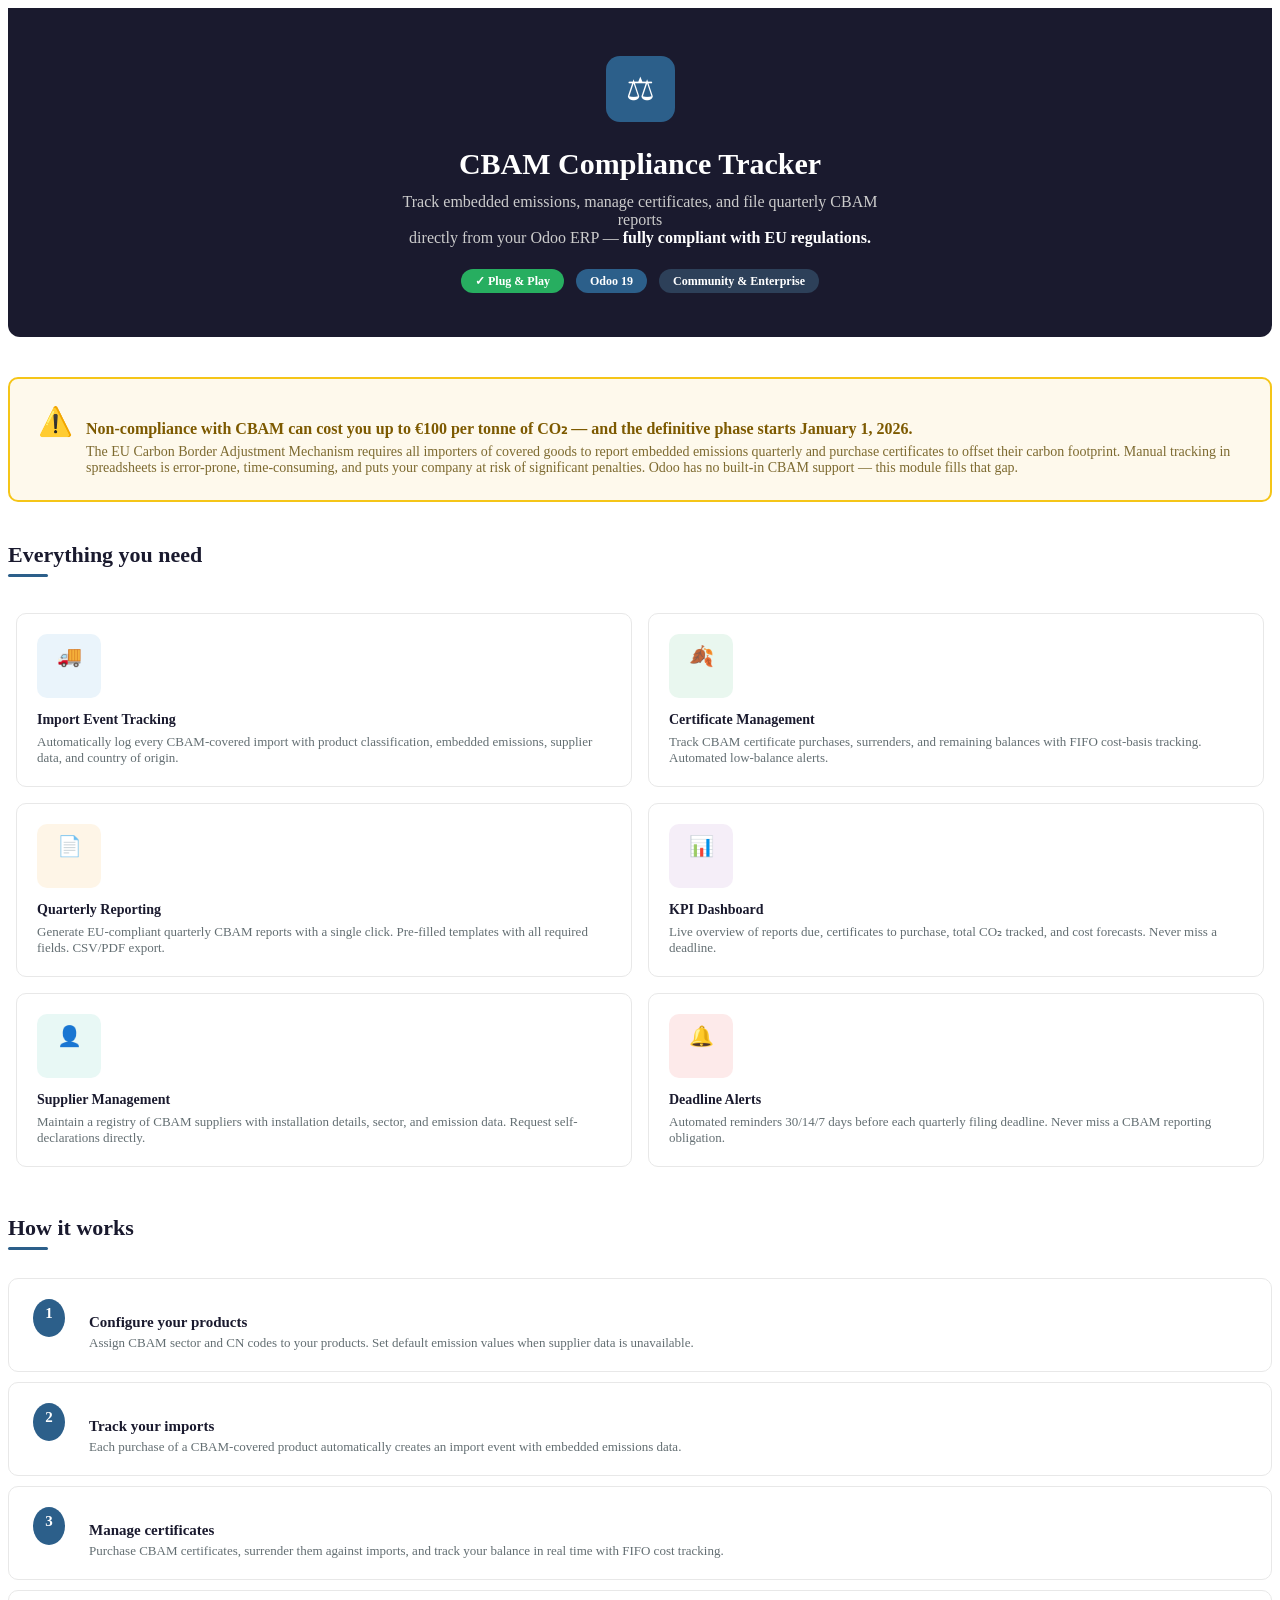
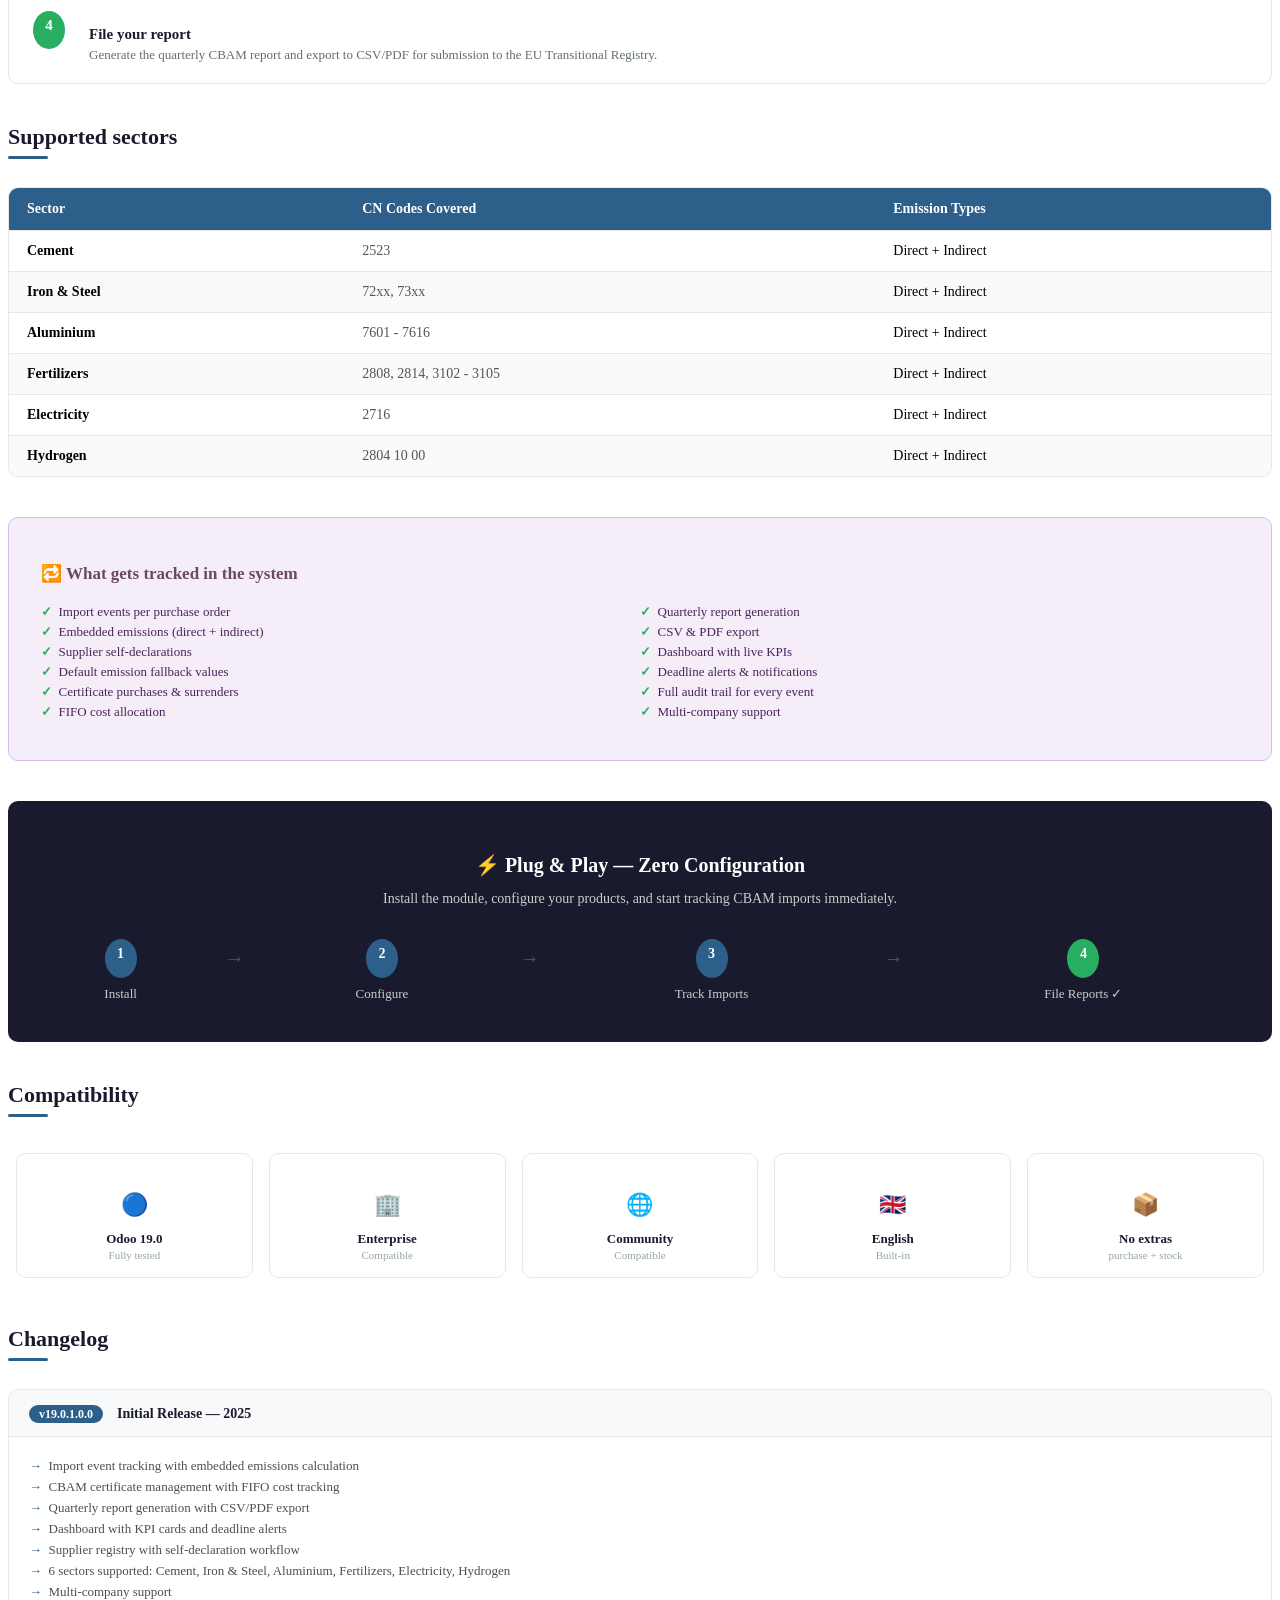
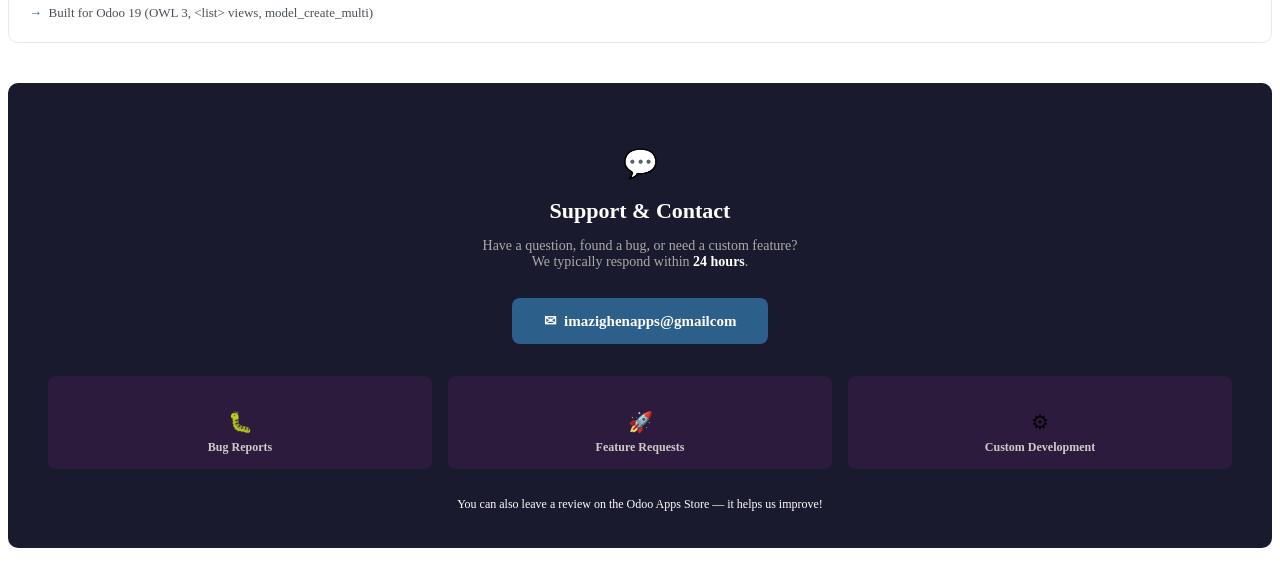
==== vdm_cbam_compliance/static/description/index.html @ f48cae96 "Add files via upload" ====
<!DOCTYPE html>
<html>
<head>
    <meta charset="UTF-8">
</head>
<section style="background-color:#1a1a2e; padding:48px 32px; text-align:center; border-radius:0 0 12px 12px; margin-bottom:40px;">
    <div style="margin-bottom:16px;">
        <span style="background-color:#2C5F8A; color:#fff; font-size:32px; padding:14px 20px; border-radius:14px; display:inline-block;">&#9878;</span>
    </div>
    <h1 style="color:#ffffff; font-size:30px; font-weight:700; margin-bottom:12px;">CBAM Compliance Tracker</h1>
    <p style="color:#cccccc; font-size:16px; max-width:520px; margin:0 auto 24px;">
        Track embedded emissions, manage certificates, and file quarterly CBAM reports<br/>
        directly from your Odoo ERP &mdash; <strong style="color:#ffffff;">fully compliant with EU regulations.</strong>
    </p>
    <div>
        <span style="background-color:#27ae60; color:#fff; padding:5px 14px; border-radius:99px; font-size:12px; font-weight:600; margin:4px;">&#10003; Plug &amp; Play</span>
        <span style="background-color:#2C5F8A; color:#fff; padding:5px 14px; border-radius:99px; font-size:12px; font-weight:600; margin:4px;">Odoo 19</span>
        <span style="background-color:#2d4059; color:#fff; padding:5px 14px; border-radius:99px; font-size:12px; font-weight:600; margin:4px;">Community &amp; Enterprise</span>
    </div>
</section>

<!-- PROBLEM -->
<section style="margin-bottom:40px;">
    <div style="background-color:#fef9ec; border:2px solid #f5c518; border-radius:10px; padding:24px 28px;">
        <table width="100%" cellpadding="0" cellspacing="0">
            <tr>
                <td width="48" style="vertical-align:top; padding-top:2px; font-size:28px;">&#9888;&#65039;</td>
                <td>
                    <p style="font-size:16px; font-weight:700; color:#7d5a00; margin-bottom:6px;">Non-compliance with CBAM can cost you up to &#8364;100 per tonne of CO&#8322; &mdash; and the definitive phase starts January 1, 2026.</p>
                    <p style="font-size:14px; color:#7d6a30; margin:0;">
                        The EU Carbon Border Adjustment Mechanism requires all importers of covered goods to report
                        embedded emissions quarterly and purchase certificates to offset their carbon footprint.
                        Manual tracking in spreadsheets is error-prone, time-consuming, and puts your company at
                        risk of significant penalties. Odoo has no built-in CBAM support &mdash; this module fills that gap.
                    </p>
                </td>
            </tr>
        </table>
    </div>
</section>

<!-- FEATURES -->
<section style="margin-bottom:40px;">
    <h2 style="font-size:22px; font-weight:700; color:#1a1a2e; margin-bottom:6px;">Everything you need</h2>
    <div style="width:40px; height:3px; background-color:#2C5F8A; border-radius:2px; margin-bottom:28px;"></div>

    <table width="100%" cellpadding="8" cellspacing="0">
        <tr>
            <td width="50%" style="vertical-align:top; padding:8px;">
                <div style="border:1px solid #e8e8e8; border-radius:10px; padding:20px;">
                    <div style="background-color:#eaf4fb; border-radius:10px; width:44px; height:44px; text-align:center; font-size:20px; padding:10px; margin-bottom:12px;">&#128666;</div>
                    <p style="font-size:14px; font-weight:700; color:#1a1a2e; margin-bottom:6px;">Import Event Tracking</p>
                    <p style="font-size:13px; color:#636e72; margin:0;">Automatically log every CBAM-covered import with product classification, embedded emissions, supplier data, and country of origin.</p>
                </div>
            </td>
            <td width="50%" style="vertical-align:top; padding:8px;">
                <div style="border:1px solid #e8e8e8; border-radius:10px; padding:20px;">
                    <div style="background-color:#e9f7ef; border-radius:10px; width:44px; height:44px; text-align:center; font-size:20px; padding:10px; margin-bottom:12px;">&#127810;</div>
                    <p style="font-size:14px; font-weight:700; color:#1a1a2e; margin-bottom:6px;">Certificate Management</p>
                    <p style="font-size:13px; color:#636e72; margin:0;">Track CBAM certificate purchases, surrenders, and remaining balances with FIFO cost-basis tracking. Automated low-balance alerts.</p>
                </div>
            </td>
        </tr>
        <tr>
            <td width="50%" style="vertical-align:top; padding:8px;">
                <div style="border:1px solid #e8e8e8; border-radius:10px; padding:20px;">
                    <div style="background-color:#fef5e7; border-radius:10px; width:44px; height:44px; text-align:center; font-size:20px; padding:10px; margin-bottom:12px;">&#128196;</div>
                    <p style="font-size:14px; font-weight:700; color:#1a1a2e; margin-bottom:6px;">Quarterly Reporting</p>
                    <p style="font-size:13px; color:#636e72; margin:0;">Generate EU-compliant quarterly CBAM reports with a single click. Pre-filled templates with all required fields. CSV/PDF export.</p>
                </div>
            </td>
            <td width="50%" style="vertical-align:top; padding:8px;">
                <div style="border:1px solid #e8e8e8; border-radius:10px; padding:20px;">
                    <div style="background-color:#f5eef8; border-radius:10px; width:44px; height:44px; text-align:center; font-size:20px; padding:10px; margin-bottom:12px;">&#128202;</div>
                    <p style="font-size:14px; font-weight:700; color:#1a1a2e; margin-bottom:6px;">KPI Dashboard</p>
                    <p style="font-size:13px; color:#636e72; margin:0;">Live overview of reports due, certificates to purchase, total CO&#8322; tracked, and cost forecasts. Never miss a deadline.</p>
                </div>
            </td>
        </tr>
        <tr>
            <td width="50%" style="vertical-align:top; padding:8px;">
                <div style="border:1px solid #e8e8e8; border-radius:10px; padding:20px;">
                    <div style="background-color:#e8f8f5; border-radius:10px; width:44px; height:44px; text-align:center; font-size:20px; padding:10px; margin-bottom:12px;">&#128100;</div>
                    <p style="font-size:14px; font-weight:700; color:#1a1a2e; margin-bottom:6px;">Supplier Management</p>
                    <p style="font-size:13px; color:#636e72; margin:0;">Maintain a registry of CBAM suppliers with installation details, sector, and emission data. Request self-declarations directly.</p>
                </div>
            </td>
            <td width="50%" style="vertical-align:top; padding:8px;">
                <div style="border:1px solid #e8e8e8; border-radius:10px; padding:20px;">
                    <div style="background-color:#fdeaea; border-radius:10px; width:44px; height:44px; text-align:center; font-size:20px; padding:10px; margin-bottom:12px;">&#128276;</div>
                    <p style="font-size:14px; font-weight:700; color:#1a1a2e; margin-bottom:6px;">Deadline Alerts</p>
                    <p style="font-size:13px; color:#636e72; margin:0;">Automated reminders 30/14/7 days before each quarterly filing deadline. Never miss a CBAM reporting obligation.</p>
                </div>
            </td>
        </tr>
    </table>
</section>

<!-- HOW IT WORKS -->
<section style="margin-bottom:40px;">
    <h2 style="font-size:22px; font-weight:700; color:#1a1a2e; margin-bottom:6px;">How it works</h2>
    <div style="width:40px; height:3px; background-color:#2C5F8A; border-radius:2px; margin-bottom:28px;"></div>

    <div style="border:1px solid #e8e8e8; border-radius:10px; padding:20px 24px; margin-bottom:10px;">
        <table width="100%" cellpadding="0" cellspacing="0">
            <tr>
                <td width="40" style="vertical-align:top;">
                    <div style="background-color:#2C5F8A; color:#fff; width:32px; height:32px; border-radius:50%; text-align:center; font-weight:700; font-size:15px; padding-top:6px;">1</div>
                </td>
                <td style="padding-left:16px; vertical-align:top;">
                    <p style="font-size:15px; font-weight:700; color:#1a1a2e; margin-bottom:4px;">Configure your products</p>
                    <p style="font-size:13px; color:#636e72; margin:0;">Assign CBAM sector and CN codes to your products. Set default emission values when supplier data is unavailable.</p>
                </td>
            </tr>
        </table>
    </div>

    <div style="border:1px solid #e8e8e8; border-radius:10px; padding:20px 24px; margin-bottom:10px;">
        <table width="100%" cellpadding="0" cellspacing="0">
            <tr>
                <td width="40" style="vertical-align:top;">
                    <div style="background-color:#2C5F8A; color:#fff; width:32px; height:32px; border-radius:50%; text-align:center; font-weight:700; font-size:15px; padding-top:6px;">2</div>
                </td>
                <td style="padding-left:16px; vertical-align:top;">
                    <p style="font-size:15px; font-weight:700; color:#1a1a2e; margin-bottom:4px;">Track your imports</p>
                    <p style="font-size:13px; color:#636e72; margin:0;">Each purchase of a CBAM-covered product automatically creates an import event with embedded emissions data.</p>
                </td>
            </tr>
        </table>
    </div>

    <div style="border:1px solid #e8e8e8; border-radius:10px; padding:20px 24px; margin-bottom:10px;">
        <table width="100%" cellpadding="0" cellspacing="0">
            <tr>
                <td width="40" style="vertical-align:top;">
                    <div style="background-color:#2C5F8A; color:#fff; width:32px; height:32px; border-radius:50%; text-align:center; font-weight:700; font-size:15px; padding-top:6px;">3</div>
                </td>
                <td style="padding-left:16px; vertical-align:top;">
                    <p style="font-size:15px; font-weight:700; color:#1a1a2e; margin-bottom:4px;">Manage certificates</p>
                    <p style="font-size:13px; color:#636e72; margin:0;">Purchase CBAM certificates, surrender them against imports, and track your balance in real time with FIFO cost tracking.</p>
                </td>
            </tr>
        </table>
    </div>

    <div style="border:1px solid #e8e8e8; border-radius:10px; padding:20px 24px;">
        <table width="100%" cellpadding="0" cellspacing="0">
            <tr>
                <td width="40" style="vertical-align:top;">
                    <div style="background-color:#27ae60; color:#fff; width:32px; height:32px; border-radius:50%; text-align:center; font-weight:700; font-size:15px; padding-top:6px;">4</div>
                </td>
                <td style="padding-left:16px; vertical-align:top;">
                    <p style="font-size:15px; font-weight:700; color:#1a1a2e; margin-bottom:4px;">File your report</p>
                    <p style="font-size:13px; color:#636e72; margin:0;">Generate the quarterly CBAM report and export to CSV/PDF for submission to the EU Transitional Registry.</p>
                </td>
            </tr>
        </table>
    </div>
</section>

<!-- SECTORS TABLE -->
<section style="margin-bottom:40px;">
    <h2 style="font-size:22px; font-weight:700; color:#1a1a2e; margin-bottom:6px;">Supported sectors</h2>
    <div style="width:40px; height:3px; background-color:#2C5F8A; border-radius:2px; margin-bottom:28px;"></div>

    <table width="100%" cellpadding="0" cellspacing="0" style="border:1px solid #e8e8e8; border-radius:10px; overflow:hidden; font-size:14px;">
        <thead>
            <tr style="background-color:#2C5F8A; color:#ffffff;">
                <th style="padding:13px 18px; text-align:left; font-weight:600;">Sector</th>
                <th style="padding:13px 18px; text-align:left; font-weight:600;">CN Codes Covered</th>
                <th style="padding:13px 18px; text-align:left; font-weight:600;">Emission Types</th>
            </tr>
        </thead>
        <tbody>
            <tr style="background-color:#ffffff;">
                <td style="padding:12px 18px; border-top:1px solid #e8e8e8;"><strong>Cement</strong></td>
                <td style="padding:12px 18px; border-top:1px solid #e8e8e8; color:#555;">2523</td>
                <td style="padding:12px 18px; border-top:1px solid #e8e8e8;">Direct + Indirect</td>
            </tr>
            <tr style="background-color:#fafafa;">
                <td style="padding:12px 18px; border-top:1px solid #e8e8e8;"><strong>Iron &amp; Steel</strong></td>
                <td style="padding:12px 18px; border-top:1px solid #e8e8e8; color:#555;">72xx, 73xx</td>
                <td style="padding:12px 18px; border-top:1px solid #e8e8e8;">Direct + Indirect</td>
            </tr>
            <tr style="background-color:#ffffff;">
                <td style="padding:12px 18px; border-top:1px solid #e8e8e8;"><strong>Aluminium</strong></td>
                <td style="padding:12px 18px; border-top:1px solid #e8e8e8; color:#555;">7601 - 7616</td>
                <td style="padding:12px 18px; border-top:1px solid #e8e8e8;">Direct + Indirect</td>
            </tr>
            <tr style="background-color:#fafafa;">
                <td style="padding:12px 18px; border-top:1px solid #e8e8e8;"><strong>Fertilizers</strong></td>
                <td style="padding:12px 18px; border-top:1px solid #e8e8e8; color:#555;">2808, 2814, 3102 - 3105</td>
                <td style="padding:12px 18px; border-top:1px solid #e8e8e8;">Direct + Indirect</td>
            </tr>
            <tr style="background-color:#ffffff;">
                <td style="padding:12px 18px; border-top:1px solid #e8e8e8;"><strong>Electricity</strong></td>
                <td style="padding:12px 18px; border-top:1px solid #e8e8e8; color:#555;">2716</td>
                <td style="padding:12px 18px; border-top:1px solid #e8e8e8;">Direct + Indirect</td>
            </tr>
            <tr style="background-color:#fafafa;">
                <td style="padding:12px 18px; border-top:1px solid #e8e8e8;"><strong>Hydrogen</strong></td>
                <td style="padding:12px 18px; border-top:1px solid #e8e8e8; color:#555;">2804 10 00</td>
                <td style="padding:12px 18px; border-top:1px solid #e8e8e8;">Direct + Indirect</td>
            </tr>
        </tbody>
    </table>
</section>

<!-- WHAT TRACKED -->
<section style="margin-bottom:40px;">
    <div style="background-color:#f5eef8; border:1px solid #d7bce8; border-radius:10px; padding:28px 32px;">
        <h3 style="font-size:17px; font-weight:700; color:#6d4864; margin-bottom:16px;">&#128257; What gets tracked in the system</h3>
        <table width="100%" cellpadding="0" cellspacing="0">
            <tr>
                <td width="50%" style="vertical-align:top; padding-bottom:8px;">
                    <p style="font-size:13px; color:#4a235a; margin:4px 0;"><strong style="color:#27ae60;">&#10003;</strong> &nbsp;Import events per purchase order</p>
                    <p style="font-size:13px; color:#4a235a; margin:4px 0;"><strong style="color:#27ae60;">&#10003;</strong> &nbsp;Embedded emissions (direct + indirect)</p>
                    <p style="font-size:13px; color:#4a235a; margin:4px 0;"><strong style="color:#27ae60;">&#10003;</strong> &nbsp;Supplier self-declarations</p>
                    <p style="font-size:13px; color:#4a235a; margin:4px 0;"><strong style="color:#27ae60;">&#10003;</strong> &nbsp;Default emission fallback values</p>
                    <p style="font-size:13px; color:#4a235a; margin:4px 0;"><strong style="color:#27ae60;">&#10003;</strong> &nbsp;Certificate purchases &amp; surrenders</p>
                    <p style="font-size:13px; color:#4a235a; margin:4px 0;"><strong style="color:#27ae60;">&#10003;</strong> &nbsp;FIFO cost allocation</p>
                </td>
                <td width="50%" style="vertical-align:top; padding-bottom:8px;">
                    <p style="font-size:13px; color:#4a235a; margin:4px 0;"><strong style="color:#27ae60;">&#10003;</strong> &nbsp;Quarterly report generation</p>
                    <p style="font-size:13px; color:#4a235a; margin:4px 0;"><strong style="color:#27ae60;">&#10003;</strong> &nbsp;CSV &amp; PDF export</p>
                    <p style="font-size:13px; color:#4a235a; margin:4px 0;"><strong style="color:#27ae60;">&#10003;</strong> &nbsp;Dashboard with live KPIs</p>
                    <p style="font-size:13px; color:#4a235a; margin:4px 0;"><strong style="color:#27ae60;">&#10003;</strong> &nbsp;Deadline alerts &amp; notifications</p>
                    <p style="font-size:13px; color:#4a235a; margin:4px 0;"><strong style="color:#27ae60;">&#10003;</strong> &nbsp;Full audit trail for every event</p>
                    <p style="font-size:13px; color:#4a235a; margin:4px 0;"><strong style="color:#27ae60;">&#10003;</strong> &nbsp;Multi-company support</p>
                </td>
            </tr>
        </table>
    </div>
</section>

<!-- PLUG & PLAY -->
<section style="margin-bottom:40px;">
    <div style="background-color:#1a1a2e; border-radius:10px; padding:32px; text-align:center;">
        <h3 style="color:#ffffff; font-size:20px; font-weight:700; margin-bottom:8px;">&#9889; Plug &amp; Play &mdash; Zero Configuration</h3>
        <p style="color:#cccccc; font-size:14px; margin-bottom:24px;">Install the module, configure your products, and start tracking CBAM imports immediately.</p>
        <table width="100%" cellpadding="0" cellspacing="0">
            <tr>
                <td style="text-align:center; padding:8px;">
                    <div style="background-color:#2C5F8A; color:#fff; width:32px; height:32px; border-radius:50%; font-weight:700; font-size:14px; margin:0 auto 8px; padding-top:7px;">1</div>
                    <p style="color:#cccccc; font-size:13px; margin:0;">Install</p>
                </td>
                <td style="text-align:center; color:#555555; font-size:20px; padding-bottom:24px;">&#8594;</td>
                <td style="text-align:center; padding:8px;">
                    <div style="background-color:#2C5F8A; color:#fff; width:32px; height:32px; border-radius:50%; font-weight:700; font-size:14px; margin:0 auto 8px; padding-top:7px;">2</div>
                    <p style="color:#cccccc; font-size:13px; margin:0;">Configure</p>
                </td>
                <td style="text-align:center; color:#555555; font-size:20px; padding-bottom:24px;">&#8594;</td>
                <td style="text-align:center; padding:8px;">
                    <div style="background-color:#2C5F8A; color:#fff; width:32px; height:32px; border-radius:50%; font-weight:700; font-size:14px; margin:0 auto 8px; padding-top:7px;">3</div>
                    <p style="color:#cccccc; font-size:13px; margin:0;">Track Imports</p>
                </td>
                <td style="text-align:center; color:#555555; font-size:20px; padding-bottom:24px;">&#8594;</td>
                <td style="text-align:center; padding:8px;">
                    <div style="background-color:#27ae60; color:#fff; width:32px; height:32px; border-radius:50%; font-weight:700; font-size:14px; margin:0 auto 8px; padding-top:7px;">4</div>
                    <p style="color:#cccccc; font-size:13px; margin:0;">File Reports &#10003;</p>
                </td>
            </tr>
        </table>
    </div>
</section>

<!-- COMPATIBILITY -->
<section style="margin-bottom:40px;">
    <h2 style="font-size:22px; font-weight:700; color:#1a1a2e; margin-bottom:6px;">Compatibility</h2>
    <div style="width:40px; height:3px; background-color:#2C5F8A; border-radius:2px; margin-bottom:28px;"></div>

    <table width="100%" cellpadding="8" cellspacing="0">
        <tr>
            <td width="16%" style="padding:8px;">
                <div style="border:1px solid #e8e8e8; border-radius:10px; padding:16px; text-align:center;">
                    <p style="font-size:22px; margin-bottom:6px;">&#128309;</p>
                    <p style="font-size:13px; font-weight:600; color:#1a1a2e; margin-bottom:2px;">Odoo 19.0</p>
                    <p style="font-size:11px; color:#95a5a6; margin:0;">Fully tested</p>
                </div>
            </td>
            <td width="16%" style="padding:8px;">
                <div style="border:1px solid #e8e8e8; border-radius:10px; padding:16px; text-align:center;">
                    <p style="font-size:22px; margin-bottom:6px;">&#127970;</p>
                    <p style="font-size:13px; font-weight:600; color:#1a1a2e; margin-bottom:2px;">Enterprise</p>
                    <p style="font-size:11px; color:#95a5a6; margin:0;">Compatible</p>
                </div>
            </td>
            <td width="16%" style="padding:8px;">
                <div style="border:1px solid #e8e8e8; border-radius:10px; padding:16px; text-align:center;">
                    <p style="font-size:22px; margin-bottom:6px;">&#127760;</p>
                    <p style="font-size:13px; font-weight:600; color:#1a1a2e; margin-bottom:2px;">Community</p>
                    <p style="font-size:11px; color:#95a5a6; margin:0;">Compatible</p>
                </div>
            </td>
            <td width="16%" style="padding:8px;">
                <div style="border:1px solid #e8e8e8; border-radius:10px; padding:16px; text-align:center;">
                    <p style="font-size:22px; margin-bottom:6px;">&#127468;&#127463;</p>
                    <p style="font-size:13px; font-weight:600; color:#1a1a2e; margin-bottom:2px;">English</p>
                    <p style="font-size:11px; color:#95a5a6; margin:0;">Built-in</p>
                </div>
            </td>
            <td width="16%" style="padding:8px;">
                <div style="border:1px solid #e8e8e8; border-radius:10px; padding:16px; text-align:center;">
                    <p style="font-size:22px; margin-bottom:6px;">&#128230;</p>
                    <p style="font-size:13px; font-weight:600; color:#1a1a2e; margin-bottom:2px;">No extras</p>
                    <p style="font-size:11px; color:#95a5a6; margin:0;">purchase + stock</p>
                </div>
            </td>
        </tr>
    </table>
</section>

<!-- CHANGELOG -->
<section style="margin-bottom:40px;">
    <h2 style="font-size:22px; font-weight:700; color:#1a1a2e; margin-bottom:6px;">Changelog</h2>
    <div style="width:40px; height:3px; background-color:#2C5F8A; border-radius:2px; margin-bottom:28px;"></div>

    <div style="border:1px solid #e8e8e8; border-radius:10px; overflow:hidden;">
        <div style="background-color:#f8f9fa; padding:14px 20px; border-bottom:1px solid #e8e8e8;">
            <span style="background-color:#2C5F8A; color:#fff; padding:2px 10px; border-radius:99px; font-size:12px; font-weight:600; margin-right:10px;">v19.0.1.0.0</span>
            <span style="font-size:14px; font-weight:600; color:#1a1a2e;">Initial Release &mdash; 2025</span>
        </div>
        <div style="padding:16px 20px;">
            <p style="font-size:13px; color:#495057; margin:5px 0;"><strong style="color:#2C5F8A;">&#8594;</strong> &nbsp;Import event tracking with embedded emissions calculation</p>
            <p style="font-size:13px; color:#495057; margin:5px 0;"><strong style="color:#2C5F8A;">&#8594;</strong> &nbsp;CBAM certificate management with FIFO cost tracking</p>
            <p style="font-size:13px; color:#495057; margin:5px 0;"><strong style="color:#2C5F8A;">&#8594;</strong> &nbsp;Quarterly report generation with CSV/PDF export</p>
            <p style="font-size:13px; color:#495057; margin:5px 0;"><strong style="color:#2C5F8A;">&#8594;</strong> &nbsp;Dashboard with KPI cards and deadline alerts</p>
            <p style="font-size:13px; color:#495057; margin:5px 0;"><strong style="color:#2C5F8A;">&#8594;</strong> &nbsp;Supplier registry with self-declaration workflow</p>
            <p style="font-size:13px; color:#495057; margin:5px 0;"><strong style="color:#2C5F8A;">&#8594;</strong> &nbsp;6 sectors supported: Cement, Iron &amp; Steel, Aluminium, Fertilizers, Electricity, Hydrogen</p>
            <p style="font-size:13px; color:#495057; margin:5px 0;"><strong style="color:#2C5F8A;">&#8594;</strong> &nbsp;Multi-company support</p>
            <p style="font-size:13px; color:#495057; margin:5px 0;"><strong style="color:#2C5F8A;">&#8594;</strong> &nbsp;Built for Odoo 19 (OWL 3, &lt;list&gt; views, model_create_multi)</p>
        </div>
    </div>
</section>

<!-- SUPPORT -->
<section style="margin-bottom:40px;">
    <div style="background-color:#1a1a2e; border-radius:10px; padding:36px 32px; text-align:center;">
        <p style="font-size:28px; margin-bottom:12px;">&#128172;</p>
        <h2 style="color:#ffffff; font-size:22px; font-weight:700; margin-bottom:8px;">Support &amp; Contact</h2>
        <p style="color:#aaaaaa; font-size:14px; margin-bottom:28px;">
            Have a question, found a bug, or need a custom feature?<br/>
            We typically respond within <strong style="color:#ffffff;">24 hours</strong>.
        </p>
        <div style="margin-bottom:24px;">
            <a href="mailto:imazighenapps@gmailcom"
               style="background-color:#2C5F8A; color:#ffffff; font-size:15px; font-weight:700; padding:14px 32px; border-radius:8px; text-decoration:none; display:inline-block;">
                &#9993; &nbsp;imazighenapps@gmailcom
            </a>
        </div>
        <table width="100%" cellpadding="0" cellspacing="0">
            <tr>
                <td width="33%" style="text-align:center; padding:8px;">
                    <div style="background-color:#2d1b3d; border-radius:8px; padding:14px 10px;">
                        <p style="font-size:20px; margin-bottom:6px;">&#128027;</p>
                        <p style="color:#cccccc; font-size:12px; font-weight:600; margin:0;">Bug Reports</p>
                    </div>
                </td>
                <td width="33%" style="text-align:center; padding:8px;">
                    <div style="background-color:#2d1b3d; border-radius:8px; padding:14px 10px;">
                        <p style="font-size:20px; margin-bottom:6px;">&#128640;</p>
                        <p style="color:#cccccc; font-size:12px; font-weight:600; margin:0;">Feature Requests</p>
                    </div>
                </td>
                <td width="33%" style="text-align:center; padding:8px;">
                    <div style="background-color:#2d1b3d; border-radius:8px; padding:14px 10px;">
                        <p style="font-size:20px; margin-bottom:6px;">&#9881;</p>
                        <p style="color:#cccccc; font-size:12px; font-weight:600; margin:0;">Custom Development</p>
                    </div>
                </td>
            </tr>
        </table>
        <p style="color:#ffffff; font-size:12px; margin-top:20px; margin-bottom:0;">
            You can also leave a review on the Odoo Apps Store &mdash; it helps us improve!
        </p>
    </div>
</section>
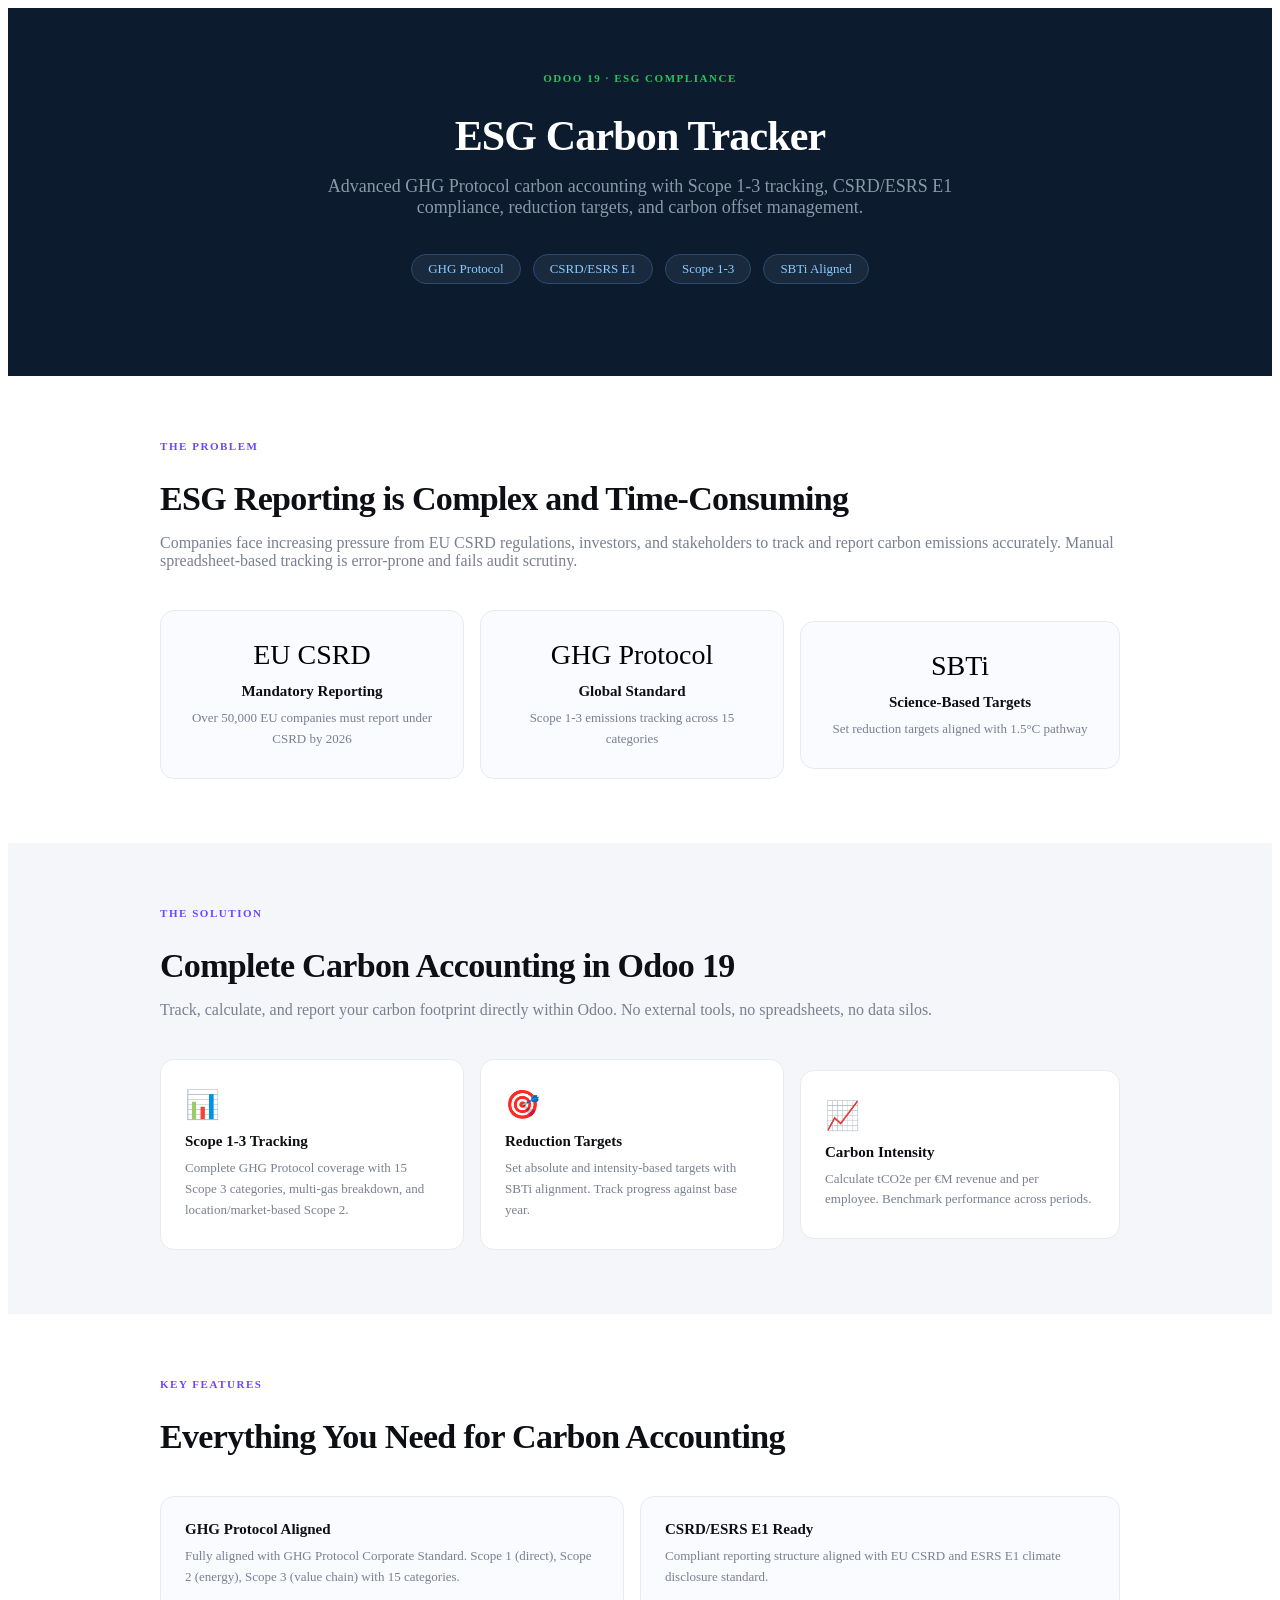
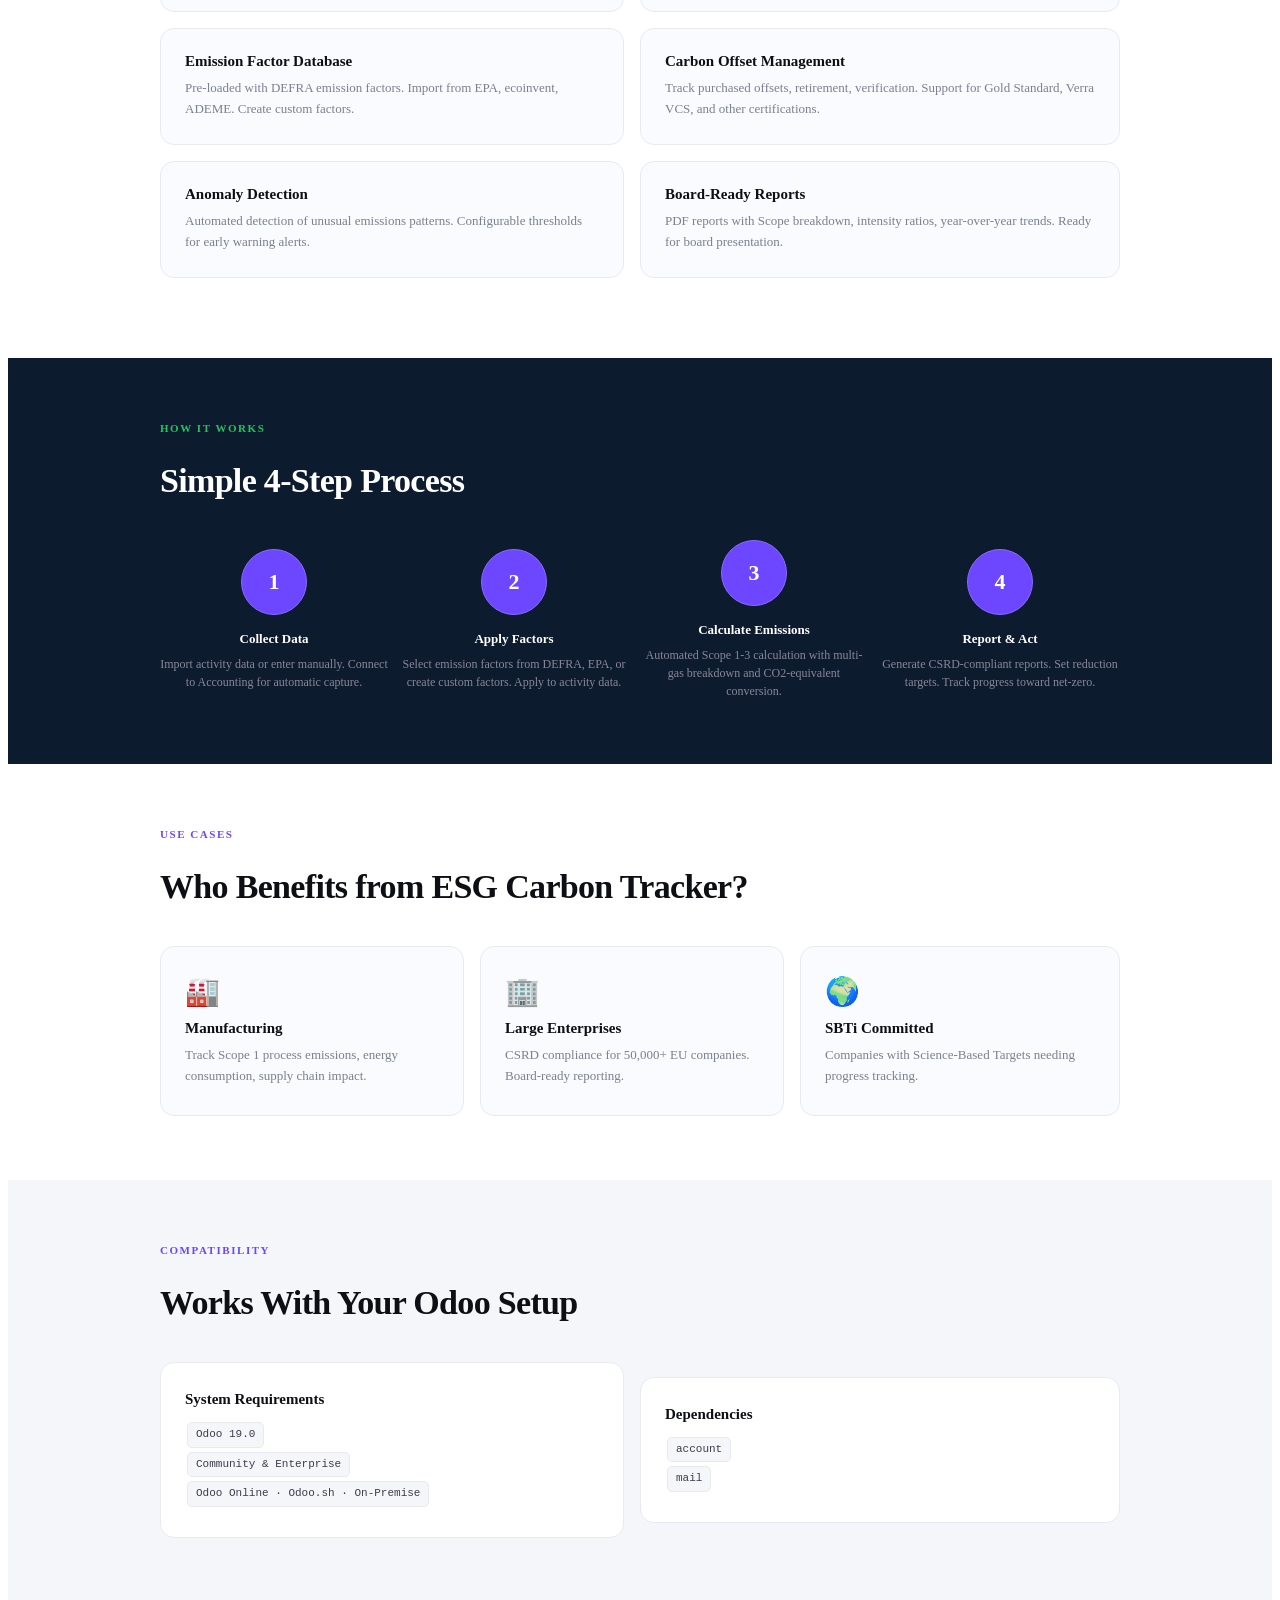
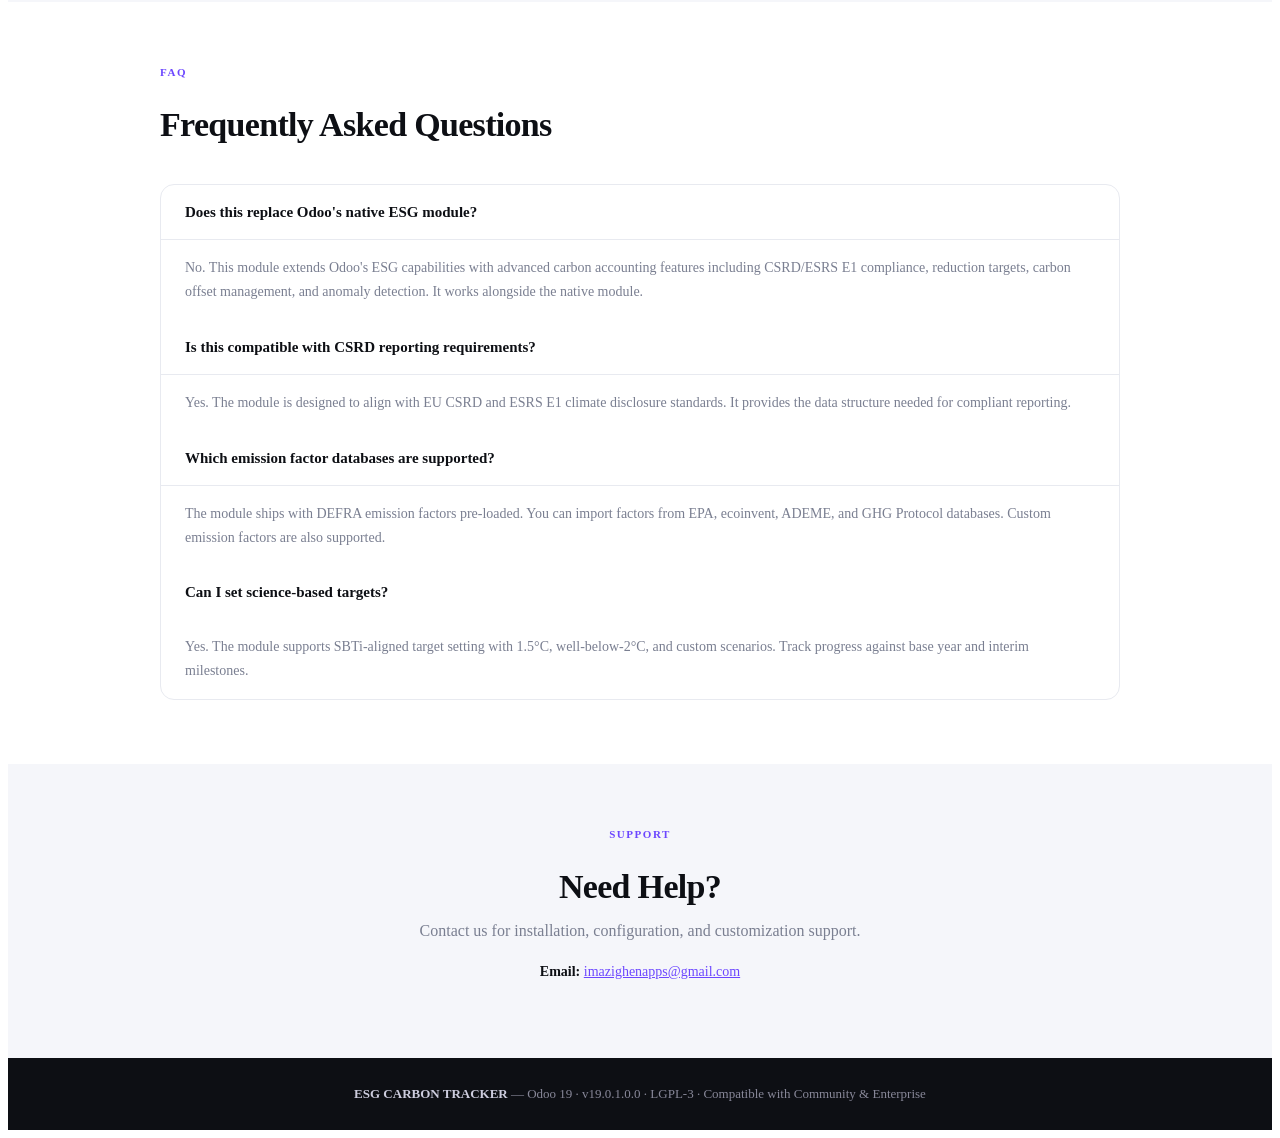
==== commit 32d28c85: "Update index.html" ====
--- a/vdm_cbam_compliance/static/description/index.html
+++ b/vdm_cbam_compliance/static/description/index.html
@@ -1,377 +1,287 @@
-<!DOCTYPE html>
-<html>
-<head>
-    <meta charset="UTF-8">
-</head>
-<section style="background-color:#1a1a2e; padding:48px 32px; text-align:center; border-radius:0 0 12px 12px; margin-bottom:40px;">
-    <div style="margin-bottom:16px;">
-        <span style="background-color:#2C5F8A; color:#fff; font-size:32px; padding:14px 20px; border-radius:14px; display:inline-block;">&#9878;</span>
-    </div>
-    <h1 style="color:#ffffff; font-size:30px; font-weight:700; margin-bottom:12px;">CBAM Compliance Tracker</h1>
-    <p style="color:#cccccc; font-size:16px; max-width:520px; margin:0 auto 24px;">
-        Track embedded emissions, manage certificates, and file quarterly CBAM reports<br/>
-        directly from your Odoo ERP &mdash; <strong style="color:#ffffff;">fully compliant with EU regulations.</strong>
-    </p>
-    <div>
-        <span style="background-color:#27ae60; color:#fff; padding:5px 14px; border-radius:99px; font-size:12px; font-weight:600; margin:4px;">&#10003; Plug &amp; Play</span>
-        <span style="background-color:#2C5F8A; color:#fff; padding:5px 14px; border-radius:99px; font-size:12px; font-weight:600; margin:4px;">Odoo 19</span>
-        <span style="background-color:#2d4059; color:#fff; padding:5px 14px; border-radius:99px; font-size:12px; font-weight:600; margin:4px;">Community &amp; Enterprise</span>
-    </div>
-</section>
-
-<!-- PROBLEM -->
-<section style="margin-bottom:40px;">
-    <div style="background-color:#fef9ec; border:2px solid #f5c518; border-radius:10px; padding:24px 28px;">
-        <table width="100%" cellpadding="0" cellspacing="0">
-            <tr>
-                <td width="48" style="vertical-align:top; padding-top:2px; font-size:28px;">&#9888;&#65039;</td>
-                <td>
-                    <p style="font-size:16px; font-weight:700; color:#7d5a00; margin-bottom:6px;">Non-compliance with CBAM can cost you up to &#8364;100 per tonne of CO&#8322; &mdash; and the definitive phase starts January 1, 2026.</p>
-                    <p style="font-size:14px; color:#7d6a30; margin:0;">
-                        The EU Carbon Border Adjustment Mechanism requires all importers of covered goods to report
-                        embedded emissions quarterly and purchase certificates to offset their carbon footprint.
-                        Manual tracking in spreadsheets is error-prone, time-consuming, and puts your company at
-                        risk of significant penalties. Odoo has no built-in CBAM support &mdash; this module fills that gap.
-                    </p>
-                </td>
-            </tr>
-        </table>
-    </div>
-</section>
-
-<!-- FEATURES -->
-<section style="margin-bottom:40px;">
-    <h2 style="font-size:22px; font-weight:700; color:#1a1a2e; margin-bottom:6px;">Everything you need</h2>
-    <div style="width:40px; height:3px; background-color:#2C5F8A; border-radius:2px; margin-bottom:28px;"></div>
-
-    <table width="100%" cellpadding="8" cellspacing="0">
-        <tr>
-            <td width="50%" style="vertical-align:top; padding:8px;">
-                <div style="border:1px solid #e8e8e8; border-radius:10px; padding:20px;">
-                    <div style="background-color:#eaf4fb; border-radius:10px; width:44px; height:44px; text-align:center; font-size:20px; padding:10px; margin-bottom:12px;">&#128666;</div>
-                    <p style="font-size:14px; font-weight:700; color:#1a1a2e; margin-bottom:6px;">Import Event Tracking</p>
-                    <p style="font-size:13px; color:#636e72; margin:0;">Automatically log every CBAM-covered import with product classification, embedded emissions, supplier data, and country of origin.</p>
-                </div>
-            </td>
-            <td width="50%" style="vertical-align:top; padding:8px;">
-                <div style="border:1px solid #e8e8e8; border-radius:10px; padding:20px;">
-                    <div style="background-color:#e9f7ef; border-radius:10px; width:44px; height:44px; text-align:center; font-size:20px; padding:10px; margin-bottom:12px;">&#127810;</div>
-                    <p style="font-size:14px; font-weight:700; color:#1a1a2e; margin-bottom:6px;">Certificate Management</p>
-                    <p style="font-size:13px; color:#636e72; margin:0;">Track CBAM certificate purchases, surrenders, and remaining balances with FIFO cost-basis tracking. Automated low-balance alerts.</p>
-                </div>
-            </td>
-        </tr>
-        <tr>
-            <td width="50%" style="vertical-align:top; padding:8px;">
-                <div style="border:1px solid #e8e8e8; border-radius:10px; padding:20px;">
-                    <div style="background-color:#fef5e7; border-radius:10px; width:44px; height:44px; text-align:center; font-size:20px; padding:10px; margin-bottom:12px;">&#128196;</div>
-                    <p style="font-size:14px; font-weight:700; color:#1a1a2e; margin-bottom:6px;">Quarterly Reporting</p>
-                    <p style="font-size:13px; color:#636e72; margin:0;">Generate EU-compliant quarterly CBAM reports with a single click. Pre-filled templates with all required fields. CSV/PDF export.</p>
-                </div>
-            </td>
-            <td width="50%" style="vertical-align:top; padding:8px;">
-                <div style="border:1px solid #e8e8e8; border-radius:10px; padding:20px;">
-                    <div style="background-color:#f5eef8; border-radius:10px; width:44px; height:44px; text-align:center; font-size:20px; padding:10px; margin-bottom:12px;">&#128202;</div>
-                    <p style="font-size:14px; font-weight:700; color:#1a1a2e; margin-bottom:6px;">KPI Dashboard</p>
-                    <p style="font-size:13px; color:#636e72; margin:0;">Live overview of reports due, certificates to purchase, total CO&#8322; tracked, and cost forecasts. Never miss a deadline.</p>
-                </div>
-            </td>
-        </tr>
-        <tr>
-            <td width="50%" style="vertical-align:top; padding:8px;">
-                <div style="border:1px solid #e8e8e8; border-radius:10px; padding:20px;">
-                    <div style="background-color:#e8f8f5; border-radius:10px; width:44px; height:44px; text-align:center; font-size:20px; padding:10px; margin-bottom:12px;">&#128100;</div>
-                    <p style="font-size:14px; font-weight:700; color:#1a1a2e; margin-bottom:6px;">Supplier Management</p>
-                    <p style="font-size:13px; color:#636e72; margin:0;">Maintain a registry of CBAM suppliers with installation details, sector, and emission data. Request self-declarations directly.</p>
-                </div>
-            </td>
-            <td width="50%" style="vertical-align:top; padding:8px;">
-                <div style="border:1px solid #e8e8e8; border-radius:10px; padding:20px;">
-                    <div style="background-color:#fdeaea; border-radius:10px; width:44px; height:44px; text-align:center; font-size:20px; padding:10px; margin-bottom:12px;">&#128276;</div>
-                    <p style="font-size:14px; font-weight:700; color:#1a1a2e; margin-bottom:6px;">Deadline Alerts</p>
-                    <p style="font-size:13px; color:#636e72; margin:0;">Automated reminders 30/14/7 days before each quarterly filing deadline. Never miss a CBAM reporting obligation.</p>
-                </div>
-            </td>
-        </tr>
-    </table>
-</section>
-
-<!-- HOW IT WORKS -->
-<section style="margin-bottom:40px;">
-    <h2 style="font-size:22px; font-weight:700; color:#1a1a2e; margin-bottom:6px;">How it works</h2>
-    <div style="width:40px; height:3px; background-color:#2C5F8A; border-radius:2px; margin-bottom:28px;"></div>
-
-    <div style="border:1px solid #e8e8e8; border-radius:10px; padding:20px 24px; margin-bottom:10px;">
-        <table width="100%" cellpadding="0" cellspacing="0">
-            <tr>
-                <td width="40" style="vertical-align:top;">
-                    <div style="background-color:#2C5F8A; color:#fff; width:32px; height:32px; border-radius:50%; text-align:center; font-weight:700; font-size:15px; padding-top:6px;">1</div>
-                </td>
-                <td style="padding-left:16px; vertical-align:top;">
-                    <p style="font-size:15px; font-weight:700; color:#1a1a2e; margin-bottom:4px;">Configure your products</p>
-                    <p style="font-size:13px; color:#636e72; margin:0;">Assign CBAM sector and CN codes to your products. Set default emission values when supplier data is unavailable.</p>
-                </td>
-            </tr>
-        </table>
-    </div>
-
-    <div style="border:1px solid #e8e8e8; border-radius:10px; padding:20px 24px; margin-bottom:10px;">
-        <table width="100%" cellpadding="0" cellspacing="0">
-            <tr>
-                <td width="40" style="vertical-align:top;">
-                    <div style="background-color:#2C5F8A; color:#fff; width:32px; height:32px; border-radius:50%; text-align:center; font-weight:700; font-size:15px; padding-top:6px;">2</div>
-                </td>
-                <td style="padding-left:16px; vertical-align:top;">
-                    <p style="font-size:15px; font-weight:700; color:#1a1a2e; margin-bottom:4px;">Track your imports</p>
-                    <p style="font-size:13px; color:#636e72; margin:0;">Each purchase of a CBAM-covered product automatically creates an import event with embedded emissions data.</p>
-                </td>
-            </tr>
-        </table>
-    </div>
-
-    <div style="border:1px solid #e8e8e8; border-radius:10px; padding:20px 24px; margin-bottom:10px;">
-        <table width="100%" cellpadding="0" cellspacing="0">
-            <tr>
-                <td width="40" style="vertical-align:top;">
-                    <div style="background-color:#2C5F8A; color:#fff; width:32px; height:32px; border-radius:50%; text-align:center; font-weight:700; font-size:15px; padding-top:6px;">3</div>
-                </td>
-                <td style="padding-left:16px; vertical-align:top;">
-                    <p style="font-size:15px; font-weight:700; color:#1a1a2e; margin-bottom:4px;">Manage certificates</p>
-                    <p style="font-size:13px; color:#636e72; margin:0;">Purchase CBAM certificates, surrender them against imports, and track your balance in real time with FIFO cost tracking.</p>
-                </td>
-            </tr>
-        </table>
-    </div>
-
-    <div style="border:1px solid #e8e8e8; border-radius:10px; padding:20px 24px;">
-        <table width="100%" cellpadding="0" cellspacing="0">
-            <tr>
-                <td width="40" style="vertical-align:top;">
-                    <div style="background-color:#27ae60; color:#fff; width:32px; height:32px; border-radius:50%; text-align:center; font-weight:700; font-size:15px; padding-top:6px;">4</div>
-                </td>
-                <td style="padding-left:16px; vertical-align:top;">
-                    <p style="font-size:15px; font-weight:700; color:#1a1a2e; margin-bottom:4px;">File your report</p>
-                    <p style="font-size:13px; color:#636e72; margin:0;">Generate the quarterly CBAM report and export to CSV/PDF for submission to the EU Transitional Registry.</p>
-                </td>
-            </tr>
-        </table>
-    </div>
-</section>
-
-<!-- SECTORS TABLE -->
-<section style="margin-bottom:40px;">
-    <h2 style="font-size:22px; font-weight:700; color:#1a1a2e; margin-bottom:6px;">Supported sectors</h2>
-    <div style="width:40px; height:3px; background-color:#2C5F8A; border-radius:2px; margin-bottom:28px;"></div>
-
-    <table width="100%" cellpadding="0" cellspacing="0" style="border:1px solid #e8e8e8; border-radius:10px; overflow:hidden; font-size:14px;">
-        <thead>
-            <tr style="background-color:#2C5F8A; color:#ffffff;">
-                <th style="padding:13px 18px; text-align:left; font-weight:600;">Sector</th>
-                <th style="padding:13px 18px; text-align:left; font-weight:600;">CN Codes Covered</th>
-                <th style="padding:13px 18px; text-align:left; font-weight:600;">Emission Types</th>
-            </tr>
-        </thead>
-        <tbody>
-            <tr style="background-color:#ffffff;">
-                <td style="padding:12px 18px; border-top:1px solid #e8e8e8;"><strong>Cement</strong></td>
-                <td style="padding:12px 18px; border-top:1px solid #e8e8e8; color:#555;">2523</td>
-                <td style="padding:12px 18px; border-top:1px solid #e8e8e8;">Direct + Indirect</td>
-            </tr>
-            <tr style="background-color:#fafafa;">
-                <td style="padding:12px 18px; border-top:1px solid #e8e8e8;"><strong>Iron &amp; Steel</strong></td>
-                <td style="padding:12px 18px; border-top:1px solid #e8e8e8; color:#555;">72xx, 73xx</td>
-                <td style="padding:12px 18px; border-top:1px solid #e8e8e8;">Direct + Indirect</td>
-            </tr>
-            <tr style="background-color:#ffffff;">
-                <td style="padding:12px 18px; border-top:1px solid #e8e8e8;"><strong>Aluminium</strong></td>
-                <td style="padding:12px 18px; border-top:1px solid #e8e8e8; color:#555;">7601 - 7616</td>
-                <td style="padding:12px 18px; border-top:1px solid #e8e8e8;">Direct + Indirect</td>
-            </tr>
-            <tr style="background-color:#fafafa;">
-                <td style="padding:12px 18px; border-top:1px solid #e8e8e8;"><strong>Fertilizers</strong></td>
-                <td style="padding:12px 18px; border-top:1px solid #e8e8e8; color:#555;">2808, 2814, 3102 - 3105</td>
-                <td style="padding:12px 18px; border-top:1px solid #e8e8e8;">Direct + Indirect</td>
-            </tr>
-            <tr style="background-color:#ffffff;">
-                <td style="padding:12px 18px; border-top:1px solid #e8e8e8;"><strong>Electricity</strong></td>
-                <td style="padding:12px 18px; border-top:1px solid #e8e8e8; color:#555;">2716</td>
-                <td style="padding:12px 18px; border-top:1px solid #e8e8e8;">Direct + Indirect</td>
-            </tr>
-            <tr style="background-color:#fafafa;">
-                <td style="padding:12px 18px; border-top:1px solid #e8e8e8;"><strong>Hydrogen</strong></td>
-                <td style="padding:12px 18px; border-top:1px solid #e8e8e8; color:#555;">2804 10 00</td>
-                <td style="padding:12px 18px; border-top:1px solid #e8e8e8;">Direct + Indirect</td>
-            </tr>
-        </tbody>
-    </table>
-</section>
-
-<!-- WHAT TRACKED -->
-<section style="margin-bottom:40px;">
-    <div style="background-color:#f5eef8; border:1px solid #d7bce8; border-radius:10px; padding:28px 32px;">
-        <h3 style="font-size:17px; font-weight:700; color:#6d4864; margin-bottom:16px;">&#128257; What gets tracked in the system</h3>
-        <table width="100%" cellpadding="0" cellspacing="0">
-            <tr>
-                <td width="50%" style="vertical-align:top; padding-bottom:8px;">
-                    <p style="font-size:13px; color:#4a235a; margin:4px 0;"><strong style="color:#27ae60;">&#10003;</strong> &nbsp;Import events per purchase order</p>
-                    <p style="font-size:13px; color:#4a235a; margin:4px 0;"><strong style="color:#27ae60;">&#10003;</strong> &nbsp;Embedded emissions (direct + indirect)</p>
-                    <p style="font-size:13px; color:#4a235a; margin:4px 0;"><strong style="color:#27ae60;">&#10003;</strong> &nbsp;Supplier self-declarations</p>
-                    <p style="font-size:13px; color:#4a235a; margin:4px 0;"><strong style="color:#27ae60;">&#10003;</strong> &nbsp;Default emission fallback values</p>
-                    <p style="font-size:13px; color:#4a235a; margin:4px 0;"><strong style="color:#27ae60;">&#10003;</strong> &nbsp;Certificate purchases &amp; surrenders</p>
-                    <p style="font-size:13px; color:#4a235a; margin:4px 0;"><strong style="color:#27ae60;">&#10003;</strong> &nbsp;FIFO cost allocation</p>
-                </td>
-                <td width="50%" style="vertical-align:top; padding-bottom:8px;">
-                    <p style="font-size:13px; color:#4a235a; margin:4px 0;"><strong style="color:#27ae60;">&#10003;</strong> &nbsp;Quarterly report generation</p>
-                    <p style="font-size:13px; color:#4a235a; margin:4px 0;"><strong style="color:#27ae60;">&#10003;</strong> &nbsp;CSV &amp; PDF export</p>
-                    <p style="font-size:13px; color:#4a235a; margin:4px 0;"><strong style="color:#27ae60;">&#10003;</strong> &nbsp;Dashboard with live KPIs</p>
-                    <p style="font-size:13px; color:#4a235a; margin:4px 0;"><strong style="color:#27ae60;">&#10003;</strong> &nbsp;Deadline alerts &amp; notifications</p>
-                    <p style="font-size:13px; color:#4a235a; margin:4px 0;"><strong style="color:#27ae60;">&#10003;</strong> &nbsp;Full audit trail for every event</p>
-                    <p style="font-size:13px; color:#4a235a; margin:4px 0;"><strong style="color:#27ae60;">&#10003;</strong> &nbsp;Multi-company support</p>
-                </td>
-            </tr>
-        </table>
-    </div>
-</section>
-
-<!-- PLUG & PLAY -->
-<section style="margin-bottom:40px;">
-    <div style="background-color:#1a1a2e; border-radius:10px; padding:32px; text-align:center;">
-        <h3 style="color:#ffffff; font-size:20px; font-weight:700; margin-bottom:8px;">&#9889; Plug &amp; Play &mdash; Zero Configuration</h3>
-        <p style="color:#cccccc; font-size:14px; margin-bottom:24px;">Install the module, configure your products, and start tracking CBAM imports immediately.</p>
-        <table width="100%" cellpadding="0" cellspacing="0">
-            <tr>
-                <td style="text-align:center; padding:8px;">
-                    <div style="background-color:#2C5F8A; color:#fff; width:32px; height:32px; border-radius:50%; font-weight:700; font-size:14px; margin:0 auto 8px; padding-top:7px;">1</div>
-                    <p style="color:#cccccc; font-size:13px; margin:0;">Install</p>
-                </td>
-                <td style="text-align:center; color:#555555; font-size:20px; padding-bottom:24px;">&#8594;</td>
-                <td style="text-align:center; padding:8px;">
-                    <div style="background-color:#2C5F8A; color:#fff; width:32px; height:32px; border-radius:50%; font-weight:700; font-size:14px; margin:0 auto 8px; padding-top:7px;">2</div>
-                    <p style="color:#cccccc; font-size:13px; margin:0;">Configure</p>
-                </td>
-                <td style="text-align:center; color:#555555; font-size:20px; padding-bottom:24px;">&#8594;</td>
-                <td style="text-align:center; padding:8px;">
-                    <div style="background-color:#2C5F8A; color:#fff; width:32px; height:32px; border-radius:50%; font-weight:700; font-size:14px; margin:0 auto 8px; padding-top:7px;">3</div>
-                    <p style="color:#cccccc; font-size:13px; margin:0;">Track Imports</p>
-                </td>
-                <td style="text-align:center; color:#555555; font-size:20px; padding-bottom:24px;">&#8594;</td>
-                <td style="text-align:center; padding:8px;">
-                    <div style="background-color:#27ae60; color:#fff; width:32px; height:32px; border-radius:50%; font-weight:700; font-size:14px; margin:0 auto 8px; padding-top:7px;">4</div>
-                    <p style="color:#cccccc; font-size:13px; margin:0;">File Reports &#10003;</p>
-                </td>
-            </tr>
-        </table>
-    </div>
-</section>
-
-<!-- COMPATIBILITY -->
-<section style="margin-bottom:40px;">
-    <h2 style="font-size:22px; font-weight:700; color:#1a1a2e; margin-bottom:6px;">Compatibility</h2>
-    <div style="width:40px; height:3px; background-color:#2C5F8A; border-radius:2px; margin-bottom:28px;"></div>
-
-    <table width="100%" cellpadding="8" cellspacing="0">
-        <tr>
-            <td width="16%" style="padding:8px;">
-                <div style="border:1px solid #e8e8e8; border-radius:10px; padding:16px; text-align:center;">
-                    <p style="font-size:22px; margin-bottom:6px;">&#128309;</p>
-                    <p style="font-size:13px; font-weight:600; color:#1a1a2e; margin-bottom:2px;">Odoo 19.0</p>
-                    <p style="font-size:11px; color:#95a5a6; margin:0;">Fully tested</p>
-                </div>
-            </td>
-            <td width="16%" style="padding:8px;">
-                <div style="border:1px solid #e8e8e8; border-radius:10px; padding:16px; text-align:center;">
-                    <p style="font-size:22px; margin-bottom:6px;">&#127970;</p>
-                    <p style="font-size:13px; font-weight:600; color:#1a1a2e; margin-bottom:2px;">Enterprise</p>
-                    <p style="font-size:11px; color:#95a5a6; margin:0;">Compatible</p>
-                </div>
-            </td>
-            <td width="16%" style="padding:8px;">
-                <div style="border:1px solid #e8e8e8; border-radius:10px; padding:16px; text-align:center;">
-                    <p style="font-size:22px; margin-bottom:6px;">&#127760;</p>
-                    <p style="font-size:13px; font-weight:600; color:#1a1a2e; margin-bottom:2px;">Community</p>
-                    <p style="font-size:11px; color:#95a5a6; margin:0;">Compatible</p>
-                </div>
-            </td>
-            <td width="16%" style="padding:8px;">
-                <div style="border:1px solid #e8e8e8; border-radius:10px; padding:16px; text-align:center;">
-                    <p style="font-size:22px; margin-bottom:6px;">&#127468;&#127463;</p>
-                    <p style="font-size:13px; font-weight:600; color:#1a1a2e; margin-bottom:2px;">English</p>
-                    <p style="font-size:11px; color:#95a5a6; margin:0;">Built-in</p>
-                </div>
-            </td>
-            <td width="16%" style="padding:8px;">
-                <div style="border:1px solid #e8e8e8; border-radius:10px; padding:16px; text-align:center;">
-                    <p style="font-size:22px; margin-bottom:6px;">&#128230;</p>
-                    <p style="font-size:13px; font-weight:600; color:#1a1a2e; margin-bottom:2px;">No extras</p>
-                    <p style="font-size:11px; color:#95a5a6; margin:0;">purchase + stock</p>
-                </div>
-            </td>
-        </tr>
-    </table>
-</section>
-
-<!-- CHANGELOG -->
-<section style="margin-bottom:40px;">
-    <h2 style="font-size:22px; font-weight:700; color:#1a1a2e; margin-bottom:6px;">Changelog</h2>
-    <div style="width:40px; height:3px; background-color:#2C5F8A; border-radius:2px; margin-bottom:28px;"></div>
-
-    <div style="border:1px solid #e8e8e8; border-radius:10px; overflow:hidden;">
-        <div style="background-color:#f8f9fa; padding:14px 20px; border-bottom:1px solid #e8e8e8;">
-            <span style="background-color:#2C5F8A; color:#fff; padding:2px 10px; border-radius:99px; font-size:12px; font-weight:600; margin-right:10px;">v19.0.1.0.0</span>
-            <span style="font-size:14px; font-weight:600; color:#1a1a2e;">Initial Release &mdash; 2025</span>
-        </div>
-        <div style="padding:16px 20px;">
-            <p style="font-size:13px; color:#495057; margin:5px 0;"><strong style="color:#2C5F8A;">&#8594;</strong> &nbsp;Import event tracking with embedded emissions calculation</p>
-            <p style="font-size:13px; color:#495057; margin:5px 0;"><strong style="color:#2C5F8A;">&#8594;</strong> &nbsp;CBAM certificate management with FIFO cost tracking</p>
-            <p style="font-size:13px; color:#495057; margin:5px 0;"><strong style="color:#2C5F8A;">&#8594;</strong> &nbsp;Quarterly report generation with CSV/PDF export</p>
-            <p style="font-size:13px; color:#495057; margin:5px 0;"><strong style="color:#2C5F8A;">&#8594;</strong> &nbsp;Dashboard with KPI cards and deadline alerts</p>
-            <p style="font-size:13px; color:#495057; margin:5px 0;"><strong style="color:#2C5F8A;">&#8594;</strong> &nbsp;Supplier registry with self-declaration workflow</p>
-            <p style="font-size:13px; color:#495057; margin:5px 0;"><strong style="color:#2C5F8A;">&#8594;</strong> &nbsp;6 sectors supported: Cement, Iron &amp; Steel, Aluminium, Fertilizers, Electricity, Hydrogen</p>
-            <p style="font-size:13px; color:#495057; margin:5px 0;"><strong style="color:#2C5F8A;">&#8594;</strong> &nbsp;Multi-company support</p>
-            <p style="font-size:13px; color:#495057; margin:5px 0;"><strong style="color:#2C5F8A;">&#8594;</strong> &nbsp;Built for Odoo 19 (OWL 3, &lt;list&gt; views, model_create_multi)</p>
-        </div>
-    </div>
-</section>
-
-<!-- SUPPORT -->
-<section style="margin-bottom:40px;">
-    <div style="background-color:#1a1a2e; border-radius:10px; padding:36px 32px; text-align:center;">
-        <p style="font-size:28px; margin-bottom:12px;">&#128172;</p>
-        <h2 style="color:#ffffff; font-size:22px; font-weight:700; margin-bottom:8px;">Support &amp; Contact</h2>
-        <p style="color:#aaaaaa; font-size:14px; margin-bottom:28px;">
-            Have a question, found a bug, or need a custom feature?<br/>
-            We typically respond within <strong style="color:#ffffff;">24 hours</strong>.
-        </p>
-        <div style="margin-bottom:24px;">
-            <a href="mailto:imazighenapps@gmailcom"
-               style="background-color:#2C5F8A; color:#ffffff; font-size:15px; font-weight:700; padding:14px 32px; border-radius:8px; text-decoration:none; display:inline-block;">
-                &#9993; &nbsp;imazighenapps@gmailcom
-            </a>
-        </div>
-        <table width="100%" cellpadding="0" cellspacing="0">
-            <tr>
-                <td width="33%" style="text-align:center; padding:8px;">
-                    <div style="background-color:#2d1b3d; border-radius:8px; padding:14px 10px;">
-                        <p style="font-size:20px; margin-bottom:6px;">&#128027;</p>
-                        <p style="color:#cccccc; font-size:12px; font-weight:600; margin:0;">Bug Reports</p>
-                    </div>
-                </td>
-                <td width="33%" style="text-align:center; padding:8px;">
-                    <div style="background-color:#2d1b3d; border-radius:8px; padding:14px 10px;">
-                        <p style="font-size:20px; margin-bottom:6px;">&#128640;</p>
-                        <p style="color:#cccccc; font-size:12px; font-weight:600; margin:0;">Feature Requests</p>
-                    </div>
-                </td>
-                <td width="33%" style="text-align:center; padding:8px;">
-                    <div style="background-color:#2d1b3d; border-radius:8px; padding:14px 10px;">
-                        <p style="font-size:20px; margin-bottom:6px;">&#9881;</p>
-                        <p style="color:#cccccc; font-size:12px; font-weight:600; margin:0;">Custom Development</p>
-                    </div>
-                </td>
-            </tr>
-        </table>
-        <p style="color:#ffffff; font-size:12px; margin-top:20px; margin-bottom:0;">
-            You can also leave a review on the Odoo Apps Store &mdash; it helps us improve!
-        </p>
-    </div>
-</section>
+<!DOCTYPE html><div>
+    <!-- Hero Section -->
+    <div style="background-color:#0d1b2e; padding:64px 40px; text-align:center;">
+        <div style="max-width:960px; margin:0 auto;">
+            <div style="font-size:11px; font-weight:700; letter-spacing:.14em; text-transform:uppercase; color:#22c55e; margin-bottom:16px;">ODOO 19 · ESG COMPLIANCE</div>
+            <h1 style="font-size:42px; font-weight:800; color:#ffffff; letter-spacing:-.02em; margin-bottom:16px;">ESG Carbon Tracker</h1>
+            <p style="font-size:18px; color:#8899aa; max-width:640px; margin:0 auto 32px; font-weight:300;">Advanced GHG Protocol carbon accounting with Scope 1-3 tracking, CSRD/ESRS E1 compliance, reduction targets, and carbon offset management.</p>
+            <div style="margin-bottom:24px;">
+                <span style="display:inline-block; background-color:#1a2a3e; border:1px solid #2d4a6e; color:#88ccff; font-size:13px; padding:6px 16px; border-radius:100px; margin:4px;">GHG Protocol</span>
+                <span style="display:inline-block; background-color:#1a2a3e; border:1px solid #2d4a6e; color:#88ccff; font-size:13px; padding:6px 16px; border-radius:100px; margin:4px;">CSRD/ESRS E1</span>
+                <span style="display:inline-block; background-color:#1a2a3e; border:1px solid #2d4a6e; color:#88ccff; font-size:13px; padding:6px 16px; border-radius:100px; margin:4px;">Scope 1-3</span>
+                <span style="display:inline-block; background-color:#1a2a3e; border:1px solid #2d4a6e; color:#88ccff; font-size:13px; padding:6px 16px; border-radius:100px; margin:4px;">SBTi Aligned</span>
+            </div>
+        </div>
+    </div>
+
+    <!-- Problem Section -->
+    <div style="padding:64px 40px; background-color:#ffffff;">
+        <div style="max-width:960px; margin:0 auto;">
+            <div style="font-size:11px; font-weight:700; letter-spacing:.14em; text-transform:uppercase; color:#6c47ff; margin-bottom:10px;">THE PROBLEM</div>
+            <h2 style="font-size:34px; font-weight:800; color:#0d0f14; letter-spacing:-.02em; margin-bottom:12px;">ESG Reporting is Complex and Time-Consuming</h2>
+            <p style="font-size:16px; color:#7a7f91; margin-bottom:40px; font-weight:300;">Companies face increasing pressure from EU CSRD regulations, investors, and stakeholders to track and report carbon emissions accurately. Manual spreadsheet-based tracking is error-prone and fails audit scrutiny.</p>
+            <table width="100%" cellpadding="0" cellspacing="0">
+                <tr>
+                    <td width="33%" style="padding-right:16px;">
+                        <div style="border:1px solid #e8eaf0; border-radius:14px; padding:28px 24px; background-color:#fafbff; text-align:center;">
+                            <div style="font-size:28px; margin-bottom:12px;">EU CSRD</div>
+                            <div style="font-size:15px; font-weight:700; color:#0d0f14; margin-bottom:8px;">Mandatory Reporting</div>
+                            <p style="font-size:13px; color:#7a7f91; line-height:1.6; margin:0;">Over 50,000 EU companies must report under CSRD by 2026</p>
+                        </div>
+                    </td>
+                    <td width="33%" style="padding-right:16px;">
+                        <div style="border:1px solid #e8eaf0; border-radius:14px; padding:28px 24px; background-color:#fafbff; text-align:center;">
+                            <div style="font-size:28px; margin-bottom:12px;">GHG Protocol</div>
+                            <div style="font-size:15px; font-weight:700; color:#0d0f14; margin-bottom:8px;">Global Standard</div>
+                            <p style="font-size:13px; color:#7a7f91; line-height:1.6; margin:0;">Scope 1-3 emissions tracking across 15 categories</p>
+                        </div>
+                    </td>
+                    <td width="33%">
+                        <div style="border:1px solid #e8eaf0; border-radius:14px; padding:28px 24px; background-color:#fafbff; text-align:center;">
+                            <div style="font-size:28px; margin-bottom:12px;">SBTi</div>
+                            <div style="font-size:15px; font-weight:700; color:#0d0f14; margin-bottom:8px;">Science-Based Targets</div>
+                            <p style="font-size:13px; color:#7a7f91; line-height:1.6; margin:0;">Set reduction targets aligned with 1.5°C pathway</p>
+                        </div>
+                    </td>
+                </tr>
+            </table>
+        </div>
+    </div>
+
+    <!-- Solution Section -->
+    <div style="padding:64px 40px; background-color:#f5f6fa;">
+        <div style="max-width:960px; margin:0 auto;">
+            <div style="font-size:11px; font-weight:700; letter-spacing:.14em; text-transform:uppercase; color:#6c47ff; margin-bottom:10px;">THE SOLUTION</div>
+            <h2 style="font-size:34px; font-weight:800; color:#0d0f14; letter-spacing:-.02em; margin-bottom:12px;">Complete Carbon Accounting in Odoo 19</h2>
+            <p style="font-size:16px; color:#7a7f91; margin-bottom:40px; font-weight:300;">Track, calculate, and report your carbon footprint directly within Odoo. No external tools, no spreadsheets, no data silos.</p>
+            <table width="100%" cellpadding="0" cellspacing="0">
+                <tr>
+                    <td width="33%" style="padding-right:16px;">
+                        <div style="border:1px solid #e8eaf0; border-radius:14px; padding:28px 24px; background-color:#ffffff;">
+                            <div style="font-size:28px; margin-bottom:12px;">&#128202;</div>
+                            <div style="font-size:15px; font-weight:700; color:#0d0f14; margin-bottom:8px;">Scope 1-3 Tracking</div>
+                            <p style="font-size:13px; color:#7a7f91; line-height:1.6; margin:0;">Complete GHG Protocol coverage with 15 Scope 3 categories, multi-gas breakdown, and location/market-based Scope 2.</p>
+                        </div>
+                    </td>
+                    <td width="33%" style="padding-right:16px;">
+                        <div style="border:1px solid #e8eaf0; border-radius:14px; padding:28px 24px; background-color:#ffffff;">
+                            <div style="font-size:28px; margin-bottom:12px;">&#127919;</div>
+                            <div style="font-size:15px; font-weight:700; color:#0d0f14; margin-bottom:8px;">Reduction Targets</div>
+                            <p style="font-size:13px; color:#7a7f91; line-height:1.6; margin:0;">Set absolute and intensity-based targets with SBTi alignment. Track progress against base year.</p>
+                        </div>
+                    </td>
+                    <td width="33%">
+                        <div style="border:1px solid #e8eaf0; border-radius:14px; padding:28px 24px; background-color:#ffffff;">
+                            <div style="font-size:28px; margin-bottom:12px;">&#128200;</div>
+                            <div style="font-size:15px; font-weight:700; color:#0d0f14; margin-bottom:8px;">Carbon Intensity</div>
+                            <p style="font-size:13px; color:#7a7f91; line-height:1.6; margin:0;">Calculate tCO2e per €M revenue and per employee. Benchmark performance across periods.</p>
+                        </div>
+                    </td>
+                </tr>
+            </table>
+        </div>
+    </div>
+
+    <!-- Features Section -->
+    <div style="padding:64px 40px; background-color:#ffffff;">
+        <div style="max-width:960px; margin:0 auto;">
+            <div style="font-size:11px; font-weight:700; letter-spacing:.14em; text-transform:uppercase; color:#6c47ff; margin-bottom:10px;">KEY FEATURES</div>
+            <h2 style="font-size:34px; font-weight:800; color:#0d0f14; letter-spacing:-.02em; margin-bottom:40px;">Everything You Need for Carbon Accounting</h2>
+            <table width="100%" cellpadding="0" cellspacing="0">
+                <tr>
+                    <td width="50%" style="padding-right:16px; padding-bottom:16px;">
+                        <div style="border:1px solid #e8eaf0; border-radius:14px; padding:24px; background-color:#fafbff;">
+                            <div style="font-size:15px; font-weight:700; color:#0d0f14; margin-bottom:8px;">GHG Protocol Aligned</div>
+                            <p style="font-size:13px; color:#7a7f91; line-height:1.6; margin:0;">Fully aligned with GHG Protocol Corporate Standard. Scope 1 (direct), Scope 2 (energy), Scope 3 (value chain) with 15 categories.</p>
+                        </div>
+                    </td>
+                    <td width="50%" style="padding-bottom:16px;">
+                        <div style="border:1px solid #e8eaf0; border-radius:14px; padding:24px; background-color:#fafbff;">
+                            <div style="font-size:15px; font-weight:700; color:#0d0f14; margin-bottom:8px;">CSRD/ESRS E1 Ready</div>
+                            <p style="font-size:13px; color:#7a7f91; line-height:1.6; margin:0;">Compliant reporting structure aligned with EU CSRD and ESRS E1 climate disclosure standard.</p>
+                        </div>
+                    </td>
+                </tr>
+                <tr>
+                    <td width="50%" style="padding-right:16px; padding-bottom:16px;">
+                        <div style="border:1px solid #e8eaf0; border-radius:14px; padding:24px; background-color:#fafbff;">
+                            <div style="font-size:15px; font-weight:700; color:#0d0f14; margin-bottom:8px;">Emission Factor Database</div>
+                            <p style="font-size:13px; color:#7a7f91; line-height:1.6; margin:0;">Pre-loaded with DEFRA emission factors. Import from EPA, ecoinvent, ADEME. Create custom factors.</p>
+                        </div>
+                    </td>
+                    <td width="50%" style="padding-bottom:16px;">
+                        <div style="border:1px solid #e8eaf0; border-radius:14px; padding:24px; background-color:#fafbff;">
+                            <div style="font-size:15px; font-weight:700; color:#0d0f14; margin-bottom:8px;">Carbon Offset Management</div>
+                            <p style="font-size:13px; color:#7a7f91; line-height:1.6; margin:0;">Track purchased offsets, retirement, verification. Support for Gold Standard, Verra VCS, and other certifications.</p>
+                        </div>
+                    </td>
+                </tr>
+                <tr>
+                    <td width="50%" style="padding-right:16px; padding-bottom:16px;">
+                        <div style="border:1px solid #e8eaf0; border-radius:14px; padding:24px; background-color:#fafbff;">
+                            <div style="font-size:15px; font-weight:700; color:#0d0f14; margin-bottom:8px;">Anomaly Detection</div>
+                            <p style="font-size:13px; color:#7a7f91; line-height:1.6; margin:0;">Automated detection of unusual emissions patterns. Configurable thresholds for early warning alerts.</p>
+                        </div>
+                    </td>
+                    <td width="50%" style="padding-bottom:16px;">
+                        <div style="border:1px solid #e8eaf0; border-radius:14px; padding:24px; background-color:#fafbff;">
+                            <div style="font-size:15px; font-weight:700; color:#0d0f14; margin-bottom:8px;">Board-Ready Reports</div>
+                            <p style="font-size:13px; color:#7a7f91; line-height:1.6; margin:0;">PDF reports with Scope breakdown, intensity ratios, year-over-year trends. Ready for board presentation.</p>
+                        </div>
+                    </td>
+                </tr>
+            </table>
+        </div>
+    </div>
+
+    <!-- How It Works -->
+    <div style="padding:64px 40px; background-color:#0d1b2e;">
+        <div style="max-width:960px; margin:0 auto;">
+            <div style="font-size:11px; font-weight:700; letter-spacing:.14em; text-transform:uppercase; color:#22c55e; margin-bottom:10px;">HOW IT WORKS</div>
+            <h2 style="font-size:34px; font-weight:800; color:#ffffff; letter-spacing:-.02em; margin-bottom:40px;">Simple 4-Step Process</h2>
+            <table width="100%" cellpadding="0" cellspacing="0">
+                <tr>
+                    <td width="25%" style="padding-right:12px; text-align:center;">
+                        <div style="width:64px; height:64px; border-radius:50%; background-color:#6c47ff; border:1px solid #8a6aff; margin:0 auto 16px; font-size:22px; font-weight:800; color:#ffffff; line-height:64px; text-align:center;">1</div>
+                        <div style="font-size:13px; font-weight:700; color:#ffffff; margin-bottom:8px;">Collect Data</div>
+                        <p style="font-size:12px; color:#888899; line-height:1.5; margin:0;">Import activity data or enter manually. Connect to Accounting for automatic capture.</p>
+                    </td>
+                    <td width="25%" style="padding-right:12px; text-align:center;">
+                        <div style="width:64px; height:64px; border-radius:50%; background-color:#6c47ff; border:1px solid #8a6aff; margin:0 auto 16px; font-size:22px; font-weight:800; color:#ffffff; line-height:64px; text-align:center;">2</div>
+                        <div style="font-size:13px; font-weight:700; color:#ffffff; margin-bottom:8px;">Apply Factors</div>
+                        <p style="font-size:12px; color:#888899; line-height:1.5; margin:0;">Select emission factors from DEFRA, EPA, or create custom factors. Apply to activity data.</p>
+                    </td>
+                    <td width="25%" style="padding-right:12px; text-align:center;">
+                        <div style="width:64px; height:64px; border-radius:50%; background-color:#6c47ff; border:1px solid #8a6aff; margin:0 auto 16px; font-size:22px; font-weight:800; color:#ffffff; line-height:64px; text-align:center;">3</div>
+                        <div style="font-size:13px; font-weight:700; color:#ffffff; margin-bottom:8px;">Calculate Emissions</div>
+                        <p style="font-size:12px; color:#888899; line-height:1.5; margin:0;">Automated Scope 1-3 calculation with multi-gas breakdown and CO2-equivalent conversion.</p>
+                    </td>
+                    <td width="25%" style="text-align:center;">
+                        <div style="width:64px; height:64px; border-radius:50%; background-color:#6c47ff; border:1px solid #8a6aff; margin:0 auto 16px; font-size:22px; font-weight:800; color:#ffffff; line-height:64px; text-align:center;">4</div>
+                        <div style="font-size:13px; font-weight:700; color:#ffffff; margin-bottom:8px;">Report & Act</div>
+                        <p style="font-size:12px; color:#888899; line-height:1.5; margin:0;">Generate CSRD-compliant reports. Set reduction targets. Track progress toward net-zero.</p>
+                    </td>
+                </tr>
+            </table>
+        </div>
+    </div>
+
+    <!-- Use Cases -->
+    <div style="padding:64px 40px; background-color:#ffffff;">
+        <div style="max-width:960px; margin:0 auto;">
+            <div style="font-size:11px; font-weight:700; letter-spacing:.14em; text-transform:uppercase; color:#6c47ff; margin-bottom:10px;">USE CASES</div>
+            <h2 style="font-size:34px; font-weight:800; color:#0d0f14; letter-spacing:-.02em; margin-bottom:40px;">Who Benefits from ESG Carbon Tracker?</h2>
+            <table width="100%" cellpadding="0" cellspacing="0">
+                <tr>
+                    <td width="33%" style="padding-right:16px;">
+                        <div style="border:1px solid #e8eaf0; border-radius:14px; padding:28px 24px; background-color:#fafbff;">
+                            <div style="font-size:28px; margin-bottom:12px;">&#127981;</div>
+                            <div style="font-size:15px; font-weight:700; color:#0d0f14; margin-bottom:8px;">Manufacturing</div>
+                            <p style="font-size:13px; color:#7a7f91; line-height:1.6; margin:0;">Track Scope 1 process emissions, energy consumption, supply chain impact.</p>
+                        </div>
+                    </td>
+                    <td width="33%" style="padding-right:16px;">
+                        <div style="border:1px solid #e8eaf0; border-radius:14px; padding:28px 24px; background-color:#fafbff;">
+                            <div style="font-size:28px; margin-bottom:12px;">&#127970;</div>
+                            <div style="font-size:15px; font-weight:700; color:#0d0f14; margin-bottom:8px;">Large Enterprises</div>
+                            <p style="font-size:13px; color:#7a7f91; line-height:1.6; margin:0;">CSRD compliance for 50,000+ EU companies. Board-ready reporting.</p>
+                        </div>
+                    </td>
+                    <td width="33%">
+                        <div style="border:1px solid #e8eaf0; border-radius:14px; padding:28px 24px; background-color:#fafbff;">
+                            <div style="font-size:28px; margin-bottom:12px;">&#127757;</div>
+                            <div style="font-size:15px; font-weight:700; color:#0d0f14; margin-bottom:8px;">SBTi Committed</div>
+                            <p style="font-size:13px; color:#7a7f91; line-height:1.6; margin:0;">Companies with Science-Based Targets needing progress tracking.</p>
+                        </div>
+                    </td>
+                </tr>
+            </table>
+        </div>
+    </div>
+
+    <!-- Compatibility -->
+    <div style="padding:64px 40px; background-color:#f5f6fa;">
+        <div style="max-width:960px; margin:0 auto;">
+            <div style="font-size:11px; font-weight:700; letter-spacing:.14em; text-transform:uppercase; color:#6c47ff; margin-bottom:10px;">COMPATIBILITY</div>
+            <h2 style="font-size:34px; font-weight:800; color:#0d0f14; letter-spacing:-.02em; margin-bottom:40px;">Works With Your Odoo Setup</h2>
+            <table width="100%" cellpadding="0" cellspacing="0">
+                <tr>
+                    <td width="50%" style="padding-right:16px;">
+                        <div style="border:1px solid #e8eaf0; border-radius:14px; padding:28px 24px; background-color:#ffffff;">
+                            <div style="font-size:15px; font-weight:700; color:#0d0f14; margin-bottom:12px;">System Requirements</div>
+                            <p style="font-size:13px; color:#7a7f91; line-height:1.8; margin:0;">
+                                <code style="display:inline-block; font-size:11px; background-color:#f5f6fa; color:#3a3d4a; border:1px solid #e8eaf0; padding:2px 8px; border-radius:5px; margin:2px;">Odoo 19.0</code><br>
+                                <code style="display:inline-block; font-size:11px; background-color:#f5f6fa; color:#3a3d4a; border:1px solid #e8eaf0; padding:2px 8px; border-radius:5px; margin:2px;">Community & Enterprise</code><br>
+                                <code style="display:inline-block; font-size:11px; background-color:#f5f6fa; color:#3a3d4a; border:1px solid #e8eaf0; padding:2px 8px; border-radius:5px; margin:2px;">Odoo Online · Odoo.sh · On-Premise</code>
+                            </p>
+                        </div>
+                    </td>
+                    <td width="50%">
+                        <div style="border:1px solid #e8eaf0; border-radius:14px; padding:28px 24px; background-color:#ffffff;">
+                            <div style="font-size:15px; font-weight:700; color:#0d0f14; margin-bottom:12px;">Dependencies</div>
+                            <p style="font-size:13px; color:#7a7f91; line-height:1.8; margin:0;">
+                                <code style="display:inline-block; font-size:11px; background-color:#f5f6fa; color:#3a3d4a; border:1px solid #e8eaf0; padding:2px 8px; border-radius:5px; margin:2px;">account</code><br>
+                                <code style="display:inline-block; font-size:11px; background-color:#f5f6fa; color:#3a3d4a; border:1px solid #e8eaf0; padding:2px 8px; border-radius:5px; margin:2px;">mail</code>
+                            </p>
+                        </div>
+                    </td>
+                </tr>
+            </table>
+        </div>
+    </div>
+
+    <!-- FAQ -->
+    <div style="padding:64px 40px; background-color:#ffffff;">
+        <div style="max-width:960px; margin:0 auto;">
+            <div style="font-size:11px; font-weight:700; letter-spacing:.14em; text-transform:uppercase; color:#6c47ff; margin-bottom:10px;">FAQ</div>
+            <h2 style="font-size:34px; font-weight:800; color:#0d0f14; letter-spacing:-.02em; margin-bottom:40px;">Frequently Asked Questions</h2>
+            
+            <div style="border:1px solid #e8eaf0; border-radius:14px; overflow:hidden;">
+                <div style="padding:18px 24px; border-bottom:1px solid #e8eaf0;">
+                    <strong style="font-size:15px; color:#0d0f14;">Does this replace Odoo's native ESG module?</strong>
+                </div>
+                <div style="padding:16px 24px; font-size:14px; color:#7a7f91; line-height:1.7;">
+                    No. This module extends Odoo's ESG capabilities with advanced carbon accounting features including CSRD/ESRS E1 compliance, reduction targets, carbon offset management, and anomaly detection. It works alongside the native module.
+                </div>
+                
+                <div style="padding:18px 24px; border-bottom:1px solid #e8eaf0;">
+                    <strong style="font-size:15px; color:#0d0f14;">Is this compatible with CSRD reporting requirements?</strong>
+                </div>
+                <div style="padding:16px 24px; font-size:14px; color:#7a7f91; line-height:1.7;">
+                    Yes. The module is designed to align with EU CSRD and ESRS E1 climate disclosure standards. It provides the data structure needed for compliant reporting.
+                </div>
+                
+                <div style="padding:18px 24px; border-bottom:1px solid #e8eaf0;">
+                    <strong style="font-size:15px; color:#0d0f14;">Which emission factor databases are supported?</strong>
+                </div>
+                <div style="padding:16px 24px; font-size:14px; color:#7a7f91; line-height:1.7;">
+                    The module ships with DEFRA emission factors pre-loaded. You can import factors from EPA, ecoinvent, ADEME, and GHG Protocol databases. Custom emission factors are also supported.
+                </div>
+                
+                <div style="padding:18px 24px;">
+                    <strong style="font-size:15px; color:#0d0f14;">Can I set science-based targets?</strong>
+                </div>
+                <div style="padding:16px 24px; font-size:14px; color:#7a7f91; line-height:1.7;">
+                    Yes. The module supports SBTi-aligned target setting with 1.5°C, well-below-2°C, and custom scenarios. Track progress against base year and interim milestones.
+                </div>
+            </div>
+        </div>
+    </div>
+
+    <!-- Support -->
+    <div style="padding:64px 40px; background-color:#f5f6fa;">
+        <div style="max-width:960px; margin:0 auto; text-align:center;">
+            <div style="font-size:11px; font-weight:700; letter-spacing:.14em; text-transform:uppercase; color:#6c47ff; margin-bottom:10px;">SUPPORT</div>
+            <h2 style="font-size:34px; font-weight:800; color:#0d0f14; letter-spacing:-.02em; margin-bottom:12px;">Need Help?</h2>
+            <p style="font-size:16px; color:#7a7f91; margin-bottom:24px; font-weight:300;">Contact us for installation, configuration, and customization support.</p>
+            <p style="font-size:14px; color:#0d0f14;">
+                <strong>Email:</strong> <a href="mailto:imazighenapps@gmail.com" style="color:#6c47ff;">imazighenapps@gmail.com</a>
+            </p>
+        </div>
+    </div>
+
+    <!-- Footer -->
+    <div style="background-color:#0d0f14; text-align:center; padding:28px 40px; font-size:13px; color:#888899;">
+        <strong style="color:#ccccdd;">ESG CARBON TRACKER</strong> — Odoo 19 · v19.0.1.0.0 · LGPL-3 · Compatible with Community & Enterprise
+    </div>
+</div></body></html>
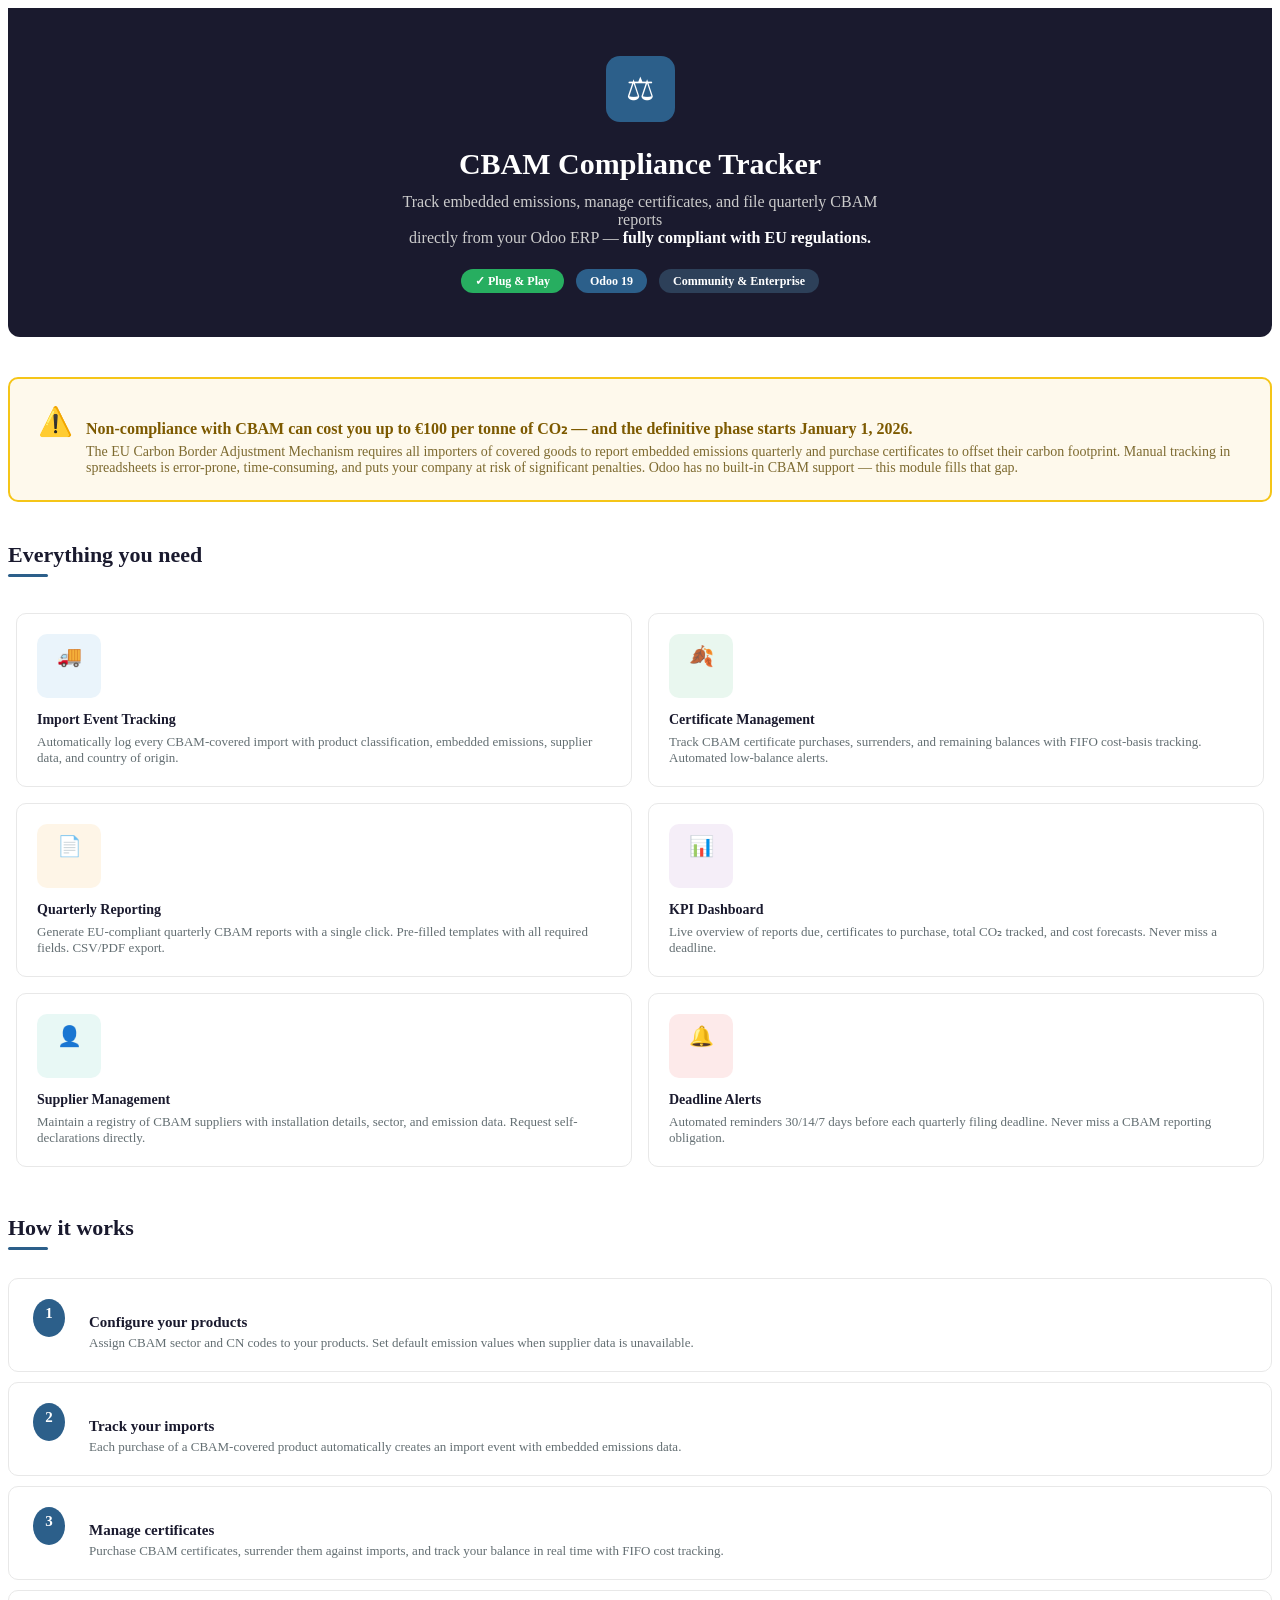
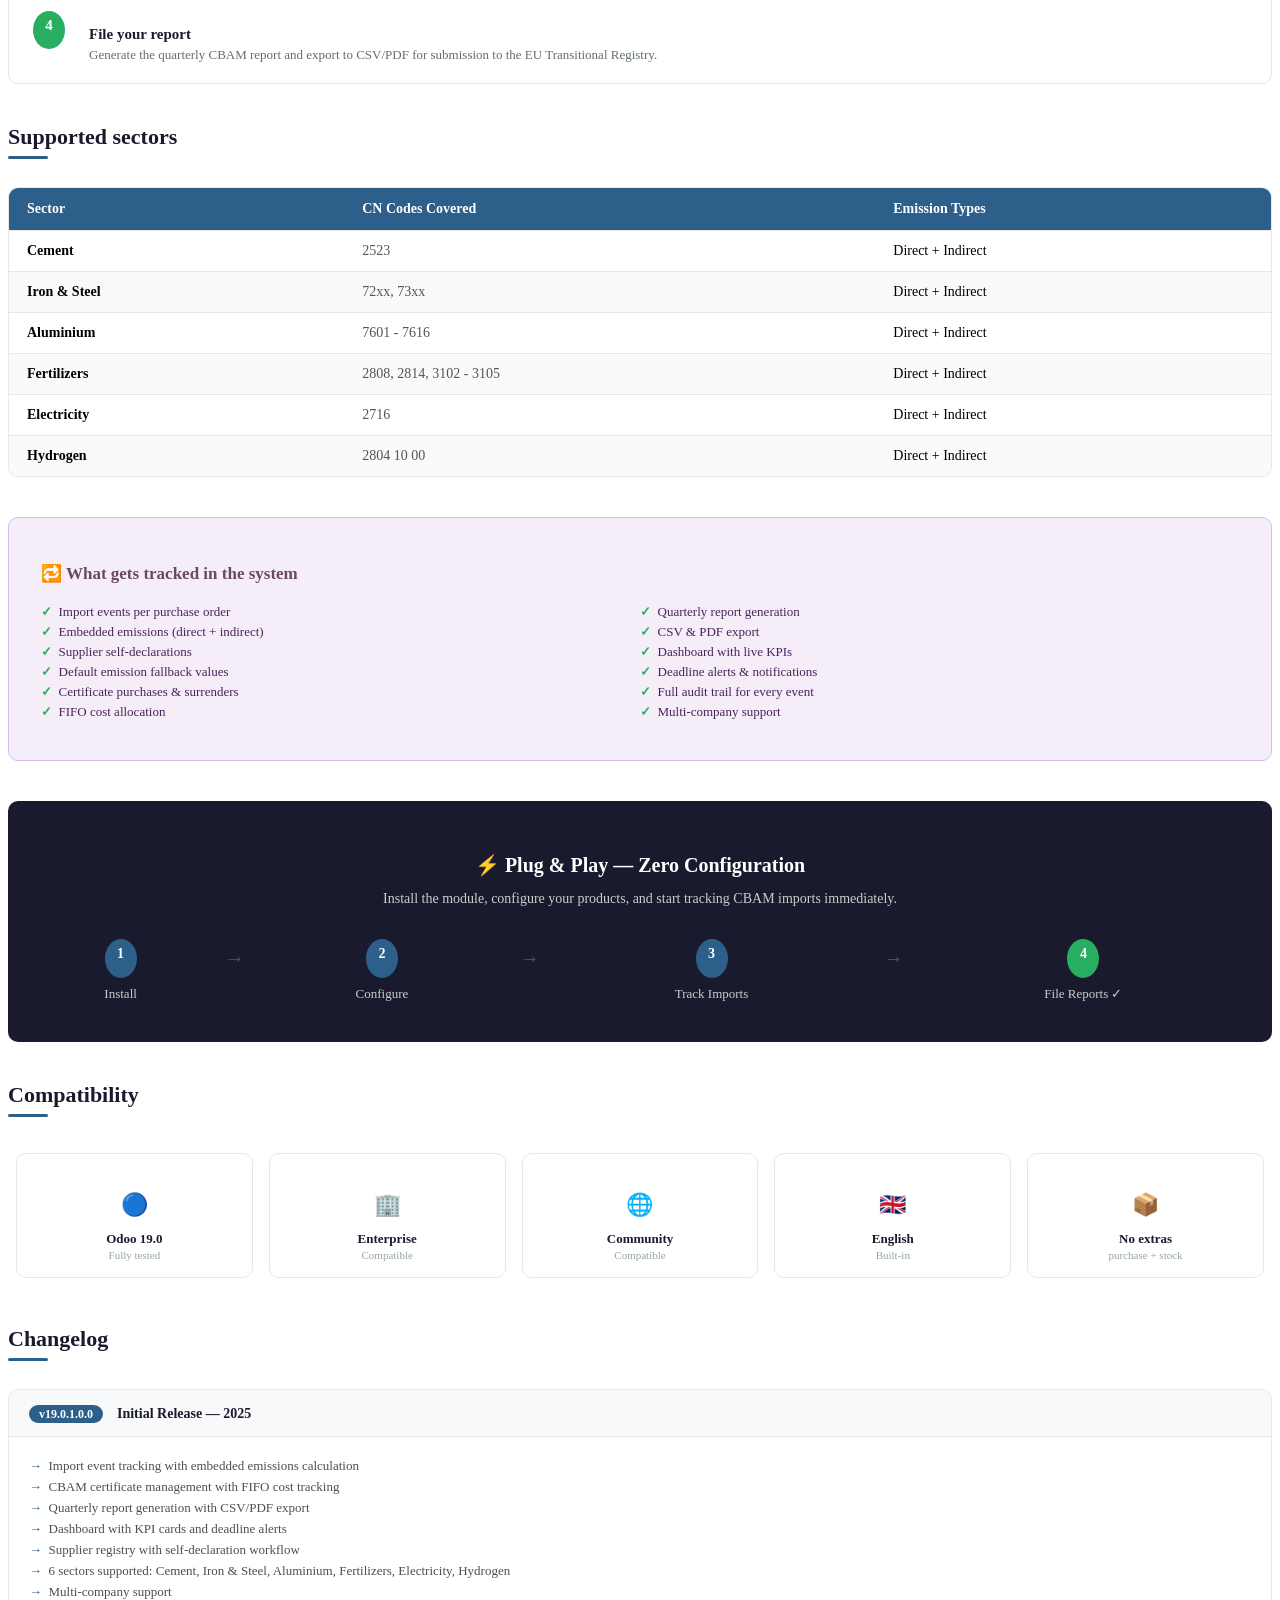
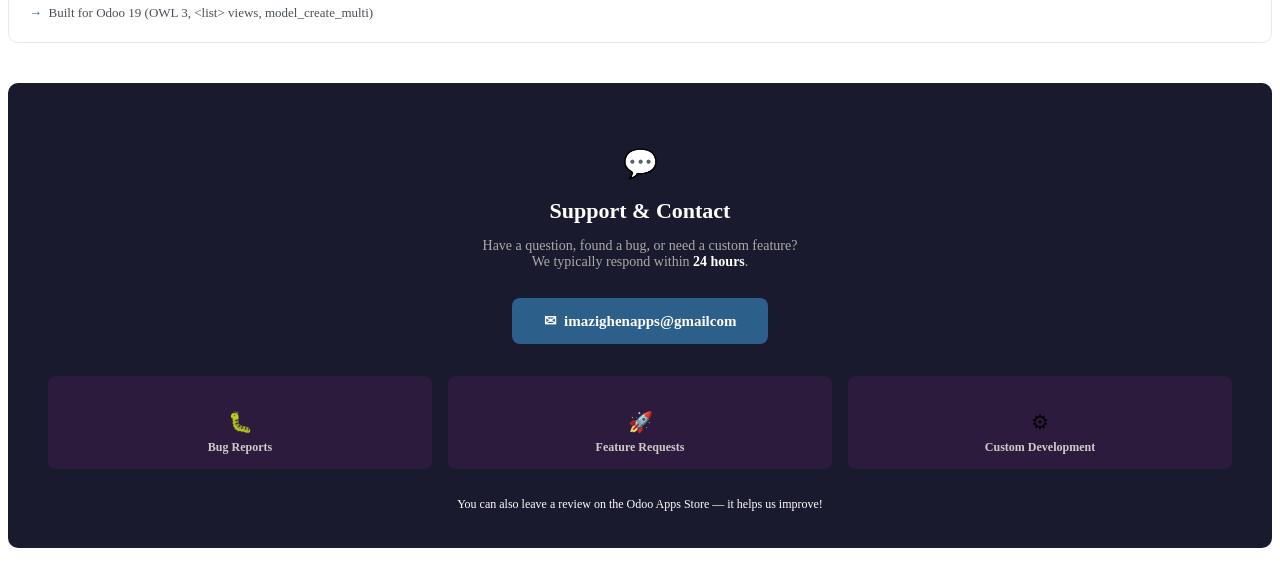
==== commit 81eec277: "Update index.html" ====
--- a/vdm_cbam_compliance/static/description/index.html
+++ b/vdm_cbam_compliance/static/description/index.html
@@ -1,287 +1,377 @@
-<!DOCTYPE html><div>
-    <!-- Hero Section -->
-    <div style="background-color:#0d1b2e; padding:64px 40px; text-align:center;">
-        <div style="max-width:960px; margin:0 auto;">
-            <div style="font-size:11px; font-weight:700; letter-spacing:.14em; text-transform:uppercase; color:#22c55e; margin-bottom:16px;">ODOO 19 · ESG COMPLIANCE</div>
-            <h1 style="font-size:42px; font-weight:800; color:#ffffff; letter-spacing:-.02em; margin-bottom:16px;">ESG Carbon Tracker</h1>
-            <p style="font-size:18px; color:#8899aa; max-width:640px; margin:0 auto 32px; font-weight:300;">Advanced GHG Protocol carbon accounting with Scope 1-3 tracking, CSRD/ESRS E1 compliance, reduction targets, and carbon offset management.</p>
-            <div style="margin-bottom:24px;">
-                <span style="display:inline-block; background-color:#1a2a3e; border:1px solid #2d4a6e; color:#88ccff; font-size:13px; padding:6px 16px; border-radius:100px; margin:4px;">GHG Protocol</span>
-                <span style="display:inline-block; background-color:#1a2a3e; border:1px solid #2d4a6e; color:#88ccff; font-size:13px; padding:6px 16px; border-radius:100px; margin:4px;">CSRD/ESRS E1</span>
-                <span style="display:inline-block; background-color:#1a2a3e; border:1px solid #2d4a6e; color:#88ccff; font-size:13px; padding:6px 16px; border-radius:100px; margin:4px;">Scope 1-3</span>
-                <span style="display:inline-block; background-color:#1a2a3e; border:1px solid #2d4a6e; color:#88ccff; font-size:13px; padding:6px 16px; border-radius:100px; margin:4px;">SBTi Aligned</span>
-            </div>
+<!DOCTYPE html>
+<html>
+<head>
+    <meta charset="UTF-8">
+</head>
+<section style="background-color:#1a1a2e; padding:48px 32px; text-align:center; border-radius:0 0 12px 12px; margin-bottom:40px;">
+    <div style="margin-bottom:16px;">
+        <span style="background-color:#2C5F8A; color:#fff; font-size:32px; padding:14px 20px; border-radius:14px; display:inline-block;">&#9878;</span>
+    </div>
+    <h1 style="color:#ffffff; font-size:30px; font-weight:700; margin-bottom:12px;">CBAM Compliance Tracker</h1>
+    <p style="color:#cccccc; font-size:16px; max-width:520px; margin:0 auto 24px;">
+        Track embedded emissions, manage certificates, and file quarterly CBAM reports<br/>
+        directly from your Odoo ERP &mdash; <strong style="color:#ffffff;">fully compliant with EU regulations.</strong>
+    </p>
+    <div>
+        <span style="background-color:#27ae60; color:#fff; padding:5px 14px; border-radius:99px; font-size:12px; font-weight:600; margin:4px;">&#10003; Plug &amp; Play</span>
+        <span style="background-color:#2C5F8A; color:#fff; padding:5px 14px; border-radius:99px; font-size:12px; font-weight:600; margin:4px;">Odoo 19</span>
+        <span style="background-color:#2d4059; color:#fff; padding:5px 14px; border-radius:99px; font-size:12px; font-weight:600; margin:4px;">Community &amp; Enterprise</span>
+    </div>
+</section>
+
+<!-- PROBLEM -->
+<section style="margin-bottom:40px;">
+    <div style="background-color:#fef9ec; border:2px solid #f5c518; border-radius:10px; padding:24px 28px;">
+        <table width="100%" cellpadding="0" cellspacing="0">
+            <tr>
+                <td width="48" style="vertical-align:top; padding-top:2px; font-size:28px;">&#9888;&#65039;</td>
+                <td>
+                    <p style="font-size:16px; font-weight:700; color:#7d5a00; margin-bottom:6px;">Non-compliance with CBAM can cost you up to &#8364;100 per tonne of CO&#8322; &mdash; and the definitive phase starts January 1, 2026.</p>
+                    <p style="font-size:14px; color:#7d6a30; margin:0;">
+                        The EU Carbon Border Adjustment Mechanism requires all importers of covered goods to report
+                        embedded emissions quarterly and purchase certificates to offset their carbon footprint.
+                        Manual tracking in spreadsheets is error-prone, time-consuming, and puts your company at
+                        risk of significant penalties. Odoo has no built-in CBAM support &mdash; this module fills that gap.
+                    </p>
+                </td>
+            </tr>
+        </table>
+    </div>
+</section>
+
+<!-- FEATURES -->
+<section style="margin-bottom:40px;">
+    <h2 style="font-size:22px; font-weight:700; color:#1a1a2e; margin-bottom:6px;">Everything you need</h2>
+    <div style="width:40px; height:3px; background-color:#2C5F8A; border-radius:2px; margin-bottom:28px;"></div>
+
+    <table width="100%" cellpadding="8" cellspacing="0">
+        <tr>
+            <td width="50%" style="vertical-align:top; padding:8px;">
+                <div style="border:1px solid #e8e8e8; border-radius:10px; padding:20px;">
+                    <div style="background-color:#eaf4fb; border-radius:10px; width:44px; height:44px; text-align:center; font-size:20px; padding:10px; margin-bottom:12px;">&#128666;</div>
+                    <p style="font-size:14px; font-weight:700; color:#1a1a2e; margin-bottom:6px;">Import Event Tracking</p>
+                    <p style="font-size:13px; color:#636e72; margin:0;">Automatically log every CBAM-covered import with product classification, embedded emissions, supplier data, and country of origin.</p>
+                </div>
+            </td>
+            <td width="50%" style="vertical-align:top; padding:8px;">
+                <div style="border:1px solid #e8e8e8; border-radius:10px; padding:20px;">
+                    <div style="background-color:#e9f7ef; border-radius:10px; width:44px; height:44px; text-align:center; font-size:20px; padding:10px; margin-bottom:12px;">&#127810;</div>
+                    <p style="font-size:14px; font-weight:700; color:#1a1a2e; margin-bottom:6px;">Certificate Management</p>
+                    <p style="font-size:13px; color:#636e72; margin:0;">Track CBAM certificate purchases, surrenders, and remaining balances with FIFO cost-basis tracking. Automated low-balance alerts.</p>
+                </div>
+            </td>
+        </tr>
+        <tr>
+            <td width="50%" style="vertical-align:top; padding:8px;">
+                <div style="border:1px solid #e8e8e8; border-radius:10px; padding:20px;">
+                    <div style="background-color:#fef5e7; border-radius:10px; width:44px; height:44px; text-align:center; font-size:20px; padding:10px; margin-bottom:12px;">&#128196;</div>
+                    <p style="font-size:14px; font-weight:700; color:#1a1a2e; margin-bottom:6px;">Quarterly Reporting</p>
+                    <p style="font-size:13px; color:#636e72; margin:0;">Generate EU-compliant quarterly CBAM reports with a single click. Pre-filled templates with all required fields. CSV/PDF export.</p>
+                </div>
+            </td>
+            <td width="50%" style="vertical-align:top; padding:8px;">
+                <div style="border:1px solid #e8e8e8; border-radius:10px; padding:20px;">
+                    <div style="background-color:#f5eef8; border-radius:10px; width:44px; height:44px; text-align:center; font-size:20px; padding:10px; margin-bottom:12px;">&#128202;</div>
+                    <p style="font-size:14px; font-weight:700; color:#1a1a2e; margin-bottom:6px;">KPI Dashboard</p>
+                    <p style="font-size:13px; color:#636e72; margin:0;">Live overview of reports due, certificates to purchase, total CO&#8322; tracked, and cost forecasts. Never miss a deadline.</p>
+                </div>
+            </td>
+        </tr>
+        <tr>
+            <td width="50%" style="vertical-align:top; padding:8px;">
+                <div style="border:1px solid #e8e8e8; border-radius:10px; padding:20px;">
+                    <div style="background-color:#e8f8f5; border-radius:10px; width:44px; height:44px; text-align:center; font-size:20px; padding:10px; margin-bottom:12px;">&#128100;</div>
+                    <p style="font-size:14px; font-weight:700; color:#1a1a2e; margin-bottom:6px;">Supplier Management</p>
+                    <p style="font-size:13px; color:#636e72; margin:0;">Maintain a registry of CBAM suppliers with installation details, sector, and emission data. Request self-declarations directly.</p>
+                </div>
+            </td>
+            <td width="50%" style="vertical-align:top; padding:8px;">
+                <div style="border:1px solid #e8e8e8; border-radius:10px; padding:20px;">
+                    <div style="background-color:#fdeaea; border-radius:10px; width:44px; height:44px; text-align:center; font-size:20px; padding:10px; margin-bottom:12px;">&#128276;</div>
+                    <p style="font-size:14px; font-weight:700; color:#1a1a2e; margin-bottom:6px;">Deadline Alerts</p>
+                    <p style="font-size:13px; color:#636e72; margin:0;">Automated reminders 30/14/7 days before each quarterly filing deadline. Never miss a CBAM reporting obligation.</p>
+                </div>
+            </td>
+        </tr>
+    </table>
+</section>
+
+<!-- HOW IT WORKS -->
+<section style="margin-bottom:40px;">
+    <h2 style="font-size:22px; font-weight:700; color:#1a1a2e; margin-bottom:6px;">How it works</h2>
+    <div style="width:40px; height:3px; background-color:#2C5F8A; border-radius:2px; margin-bottom:28px;"></div>
+
+    <div style="border:1px solid #e8e8e8; border-radius:10px; padding:20px 24px; margin-bottom:10px;">
+        <table width="100%" cellpadding="0" cellspacing="0">
+            <tr>
+                <td width="40" style="vertical-align:top;">
+                    <div style="background-color:#2C5F8A; color:#fff; width:32px; height:32px; border-radius:50%; text-align:center; font-weight:700; font-size:15px; padding-top:6px;">1</div>
+                </td>
+                <td style="padding-left:16px; vertical-align:top;">
+                    <p style="font-size:15px; font-weight:700; color:#1a1a2e; margin-bottom:4px;">Configure your products</p>
+                    <p style="font-size:13px; color:#636e72; margin:0;">Assign CBAM sector and CN codes to your products. Set default emission values when supplier data is unavailable.</p>
+                </td>
+            </tr>
+        </table>
+    </div>
+
+    <div style="border:1px solid #e8e8e8; border-radius:10px; padding:20px 24px; margin-bottom:10px;">
+        <table width="100%" cellpadding="0" cellspacing="0">
+            <tr>
+                <td width="40" style="vertical-align:top;">
+                    <div style="background-color:#2C5F8A; color:#fff; width:32px; height:32px; border-radius:50%; text-align:center; font-weight:700; font-size:15px; padding-top:6px;">2</div>
+                </td>
+                <td style="padding-left:16px; vertical-align:top;">
+                    <p style="font-size:15px; font-weight:700; color:#1a1a2e; margin-bottom:4px;">Track your imports</p>
+                    <p style="font-size:13px; color:#636e72; margin:0;">Each purchase of a CBAM-covered product automatically creates an import event with embedded emissions data.</p>
+                </td>
+            </tr>
+        </table>
+    </div>
+
+    <div style="border:1px solid #e8e8e8; border-radius:10px; padding:20px 24px; margin-bottom:10px;">
+        <table width="100%" cellpadding="0" cellspacing="0">
+            <tr>
+                <td width="40" style="vertical-align:top;">
+                    <div style="background-color:#2C5F8A; color:#fff; width:32px; height:32px; border-radius:50%; text-align:center; font-weight:700; font-size:15px; padding-top:6px;">3</div>
+                </td>
+                <td style="padding-left:16px; vertical-align:top;">
+                    <p style="font-size:15px; font-weight:700; color:#1a1a2e; margin-bottom:4px;">Manage certificates</p>
+                    <p style="font-size:13px; color:#636e72; margin:0;">Purchase CBAM certificates, surrender them against imports, and track your balance in real time with FIFO cost tracking.</p>
+                </td>
+            </tr>
+        </table>
+    </div>
+
+    <div style="border:1px solid #e8e8e8; border-radius:10px; padding:20px 24px;">
+        <table width="100%" cellpadding="0" cellspacing="0">
+            <tr>
+                <td width="40" style="vertical-align:top;">
+                    <div style="background-color:#27ae60; color:#fff; width:32px; height:32px; border-radius:50%; text-align:center; font-weight:700; font-size:15px; padding-top:6px;">4</div>
+                </td>
+                <td style="padding-left:16px; vertical-align:top;">
+                    <p style="font-size:15px; font-weight:700; color:#1a1a2e; margin-bottom:4px;">File your report</p>
+                    <p style="font-size:13px; color:#636e72; margin:0;">Generate the quarterly CBAM report and export to CSV/PDF for submission to the EU Transitional Registry.</p>
+                </td>
+            </tr>
+        </table>
+    </div>
+</section>
+
+<!-- SECTORS TABLE -->
+<section style="margin-bottom:40px;">
+    <h2 style="font-size:22px; font-weight:700; color:#1a1a2e; margin-bottom:6px;">Supported sectors</h2>
+    <div style="width:40px; height:3px; background-color:#2C5F8A; border-radius:2px; margin-bottom:28px;"></div>
+
+    <table width="100%" cellpadding="0" cellspacing="0" style="border:1px solid #e8e8e8; border-radius:10px; overflow:hidden; font-size:14px;">
+        <thead>
+            <tr style="background-color:#2C5F8A; color:#ffffff;">
+                <th style="padding:13px 18px; text-align:left; font-weight:600;">Sector</th>
+                <th style="padding:13px 18px; text-align:left; font-weight:600;">CN Codes Covered</th>
+                <th style="padding:13px 18px; text-align:left; font-weight:600;">Emission Types</th>
+            </tr>
+        </thead>
+        <tbody>
+            <tr style="background-color:#ffffff;">
+                <td style="padding:12px 18px; border-top:1px solid #e8e8e8;"><strong>Cement</strong></td>
+                <td style="padding:12px 18px; border-top:1px solid #e8e8e8; color:#555;">2523</td>
+                <td style="padding:12px 18px; border-top:1px solid #e8e8e8;">Direct + Indirect</td>
+            </tr>
+            <tr style="background-color:#fafafa;">
+                <td style="padding:12px 18px; border-top:1px solid #e8e8e8;"><strong>Iron &amp; Steel</strong></td>
+                <td style="padding:12px 18px; border-top:1px solid #e8e8e8; color:#555;">72xx, 73xx</td>
+                <td style="padding:12px 18px; border-top:1px solid #e8e8e8;">Direct + Indirect</td>
+            </tr>
+            <tr style="background-color:#ffffff;">
+                <td style="padding:12px 18px; border-top:1px solid #e8e8e8;"><strong>Aluminium</strong></td>
+                <td style="padding:12px 18px; border-top:1px solid #e8e8e8; color:#555;">7601 - 7616</td>
+                <td style="padding:12px 18px; border-top:1px solid #e8e8e8;">Direct + Indirect</td>
+            </tr>
+            <tr style="background-color:#fafafa;">
+                <td style="padding:12px 18px; border-top:1px solid #e8e8e8;"><strong>Fertilizers</strong></td>
+                <td style="padding:12px 18px; border-top:1px solid #e8e8e8; color:#555;">2808, 2814, 3102 - 3105</td>
+                <td style="padding:12px 18px; border-top:1px solid #e8e8e8;">Direct + Indirect</td>
+            </tr>
+            <tr style="background-color:#ffffff;">
+                <td style="padding:12px 18px; border-top:1px solid #e8e8e8;"><strong>Electricity</strong></td>
+                <td style="padding:12px 18px; border-top:1px solid #e8e8e8; color:#555;">2716</td>
+                <td style="padding:12px 18px; border-top:1px solid #e8e8e8;">Direct + Indirect</td>
+            </tr>
+            <tr style="background-color:#fafafa;">
+                <td style="padding:12px 18px; border-top:1px solid #e8e8e8;"><strong>Hydrogen</strong></td>
+                <td style="padding:12px 18px; border-top:1px solid #e8e8e8; color:#555;">2804 10 00</td>
+                <td style="padding:12px 18px; border-top:1px solid #e8e8e8;">Direct + Indirect</td>
+            </tr>
+        </tbody>
+    </table>
+</section>
+
+<!-- WHAT TRACKED -->
+<section style="margin-bottom:40px;">
+    <div style="background-color:#f5eef8; border:1px solid #d7bce8; border-radius:10px; padding:28px 32px;">
+        <h3 style="font-size:17px; font-weight:700; color:#6d4864; margin-bottom:16px;">&#128257; What gets tracked in the system</h3>
+        <table width="100%" cellpadding="0" cellspacing="0">
+            <tr>
+                <td width="50%" style="vertical-align:top; padding-bottom:8px;">
+                    <p style="font-size:13px; color:#4a235a; margin:4px 0;"><strong style="color:#27ae60;">&#10003;</strong> &nbsp;Import events per purchase order</p>
+                    <p style="font-size:13px; color:#4a235a; margin:4px 0;"><strong style="color:#27ae60;">&#10003;</strong> &nbsp;Embedded emissions (direct + indirect)</p>
+                    <p style="font-size:13px; color:#4a235a; margin:4px 0;"><strong style="color:#27ae60;">&#10003;</strong> &nbsp;Supplier self-declarations</p>
+                    <p style="font-size:13px; color:#4a235a; margin:4px 0;"><strong style="color:#27ae60;">&#10003;</strong> &nbsp;Default emission fallback values</p>
+                    <p style="font-size:13px; color:#4a235a; margin:4px 0;"><strong style="color:#27ae60;">&#10003;</strong> &nbsp;Certificate purchases &amp; surrenders</p>
+                    <p style="font-size:13px; color:#4a235a; margin:4px 0;"><strong style="color:#27ae60;">&#10003;</strong> &nbsp;FIFO cost allocation</p>
+                </td>
+                <td width="50%" style="vertical-align:top; padding-bottom:8px;">
+                    <p style="font-size:13px; color:#4a235a; margin:4px 0;"><strong style="color:#27ae60;">&#10003;</strong> &nbsp;Quarterly report generation</p>
+                    <p style="font-size:13px; color:#4a235a; margin:4px 0;"><strong style="color:#27ae60;">&#10003;</strong> &nbsp;CSV &amp; PDF export</p>
+                    <p style="font-size:13px; color:#4a235a; margin:4px 0;"><strong style="color:#27ae60;">&#10003;</strong> &nbsp;Dashboard with live KPIs</p>
+                    <p style="font-size:13px; color:#4a235a; margin:4px 0;"><strong style="color:#27ae60;">&#10003;</strong> &nbsp;Deadline alerts &amp; notifications</p>
+                    <p style="font-size:13px; color:#4a235a; margin:4px 0;"><strong style="color:#27ae60;">&#10003;</strong> &nbsp;Full audit trail for every event</p>
+                    <p style="font-size:13px; color:#4a235a; margin:4px 0;"><strong style="color:#27ae60;">&#10003;</strong> &nbsp;Multi-company support</p>
+                </td>
+            </tr>
+        </table>
+    </div>
+</section>
+
+<!-- PLUG & PLAY -->
+<section style="margin-bottom:40px;">
+    <div style="background-color:#1a1a2e; border-radius:10px; padding:32px; text-align:center;">
+        <h3 style="color:#ffffff; font-size:20px; font-weight:700; margin-bottom:8px;">&#9889; Plug &amp; Play &mdash; Zero Configuration</h3>
+        <p style="color:#cccccc; font-size:14px; margin-bottom:24px;">Install the module, configure your products, and start tracking CBAM imports immediately.</p>
+        <table width="100%" cellpadding="0" cellspacing="0">
+            <tr>
+                <td style="text-align:center; padding:8px;">
+                    <div style="background-color:#2C5F8A; color:#fff; width:32px; height:32px; border-radius:50%; font-weight:700; font-size:14px; margin:0 auto 8px; padding-top:7px;">1</div>
+                    <p style="color:#cccccc; font-size:13px; margin:0;">Install</p>
+                </td>
+                <td style="text-align:center; color:#555555; font-size:20px; padding-bottom:24px;">&#8594;</td>
+                <td style="text-align:center; padding:8px;">
+                    <div style="background-color:#2C5F8A; color:#fff; width:32px; height:32px; border-radius:50%; font-weight:700; font-size:14px; margin:0 auto 8px; padding-top:7px;">2</div>
+                    <p style="color:#cccccc; font-size:13px; margin:0;">Configure</p>
+                </td>
+                <td style="text-align:center; color:#555555; font-size:20px; padding-bottom:24px;">&#8594;</td>
+                <td style="text-align:center; padding:8px;">
+                    <div style="background-color:#2C5F8A; color:#fff; width:32px; height:32px; border-radius:50%; font-weight:700; font-size:14px; margin:0 auto 8px; padding-top:7px;">3</div>
+                    <p style="color:#cccccc; font-size:13px; margin:0;">Track Imports</p>
+                </td>
+                <td style="text-align:center; color:#555555; font-size:20px; padding-bottom:24px;">&#8594;</td>
+                <td style="text-align:center; padding:8px;">
+                    <div style="background-color:#27ae60; color:#fff; width:32px; height:32px; border-radius:50%; font-weight:700; font-size:14px; margin:0 auto 8px; padding-top:7px;">4</div>
+                    <p style="color:#cccccc; font-size:13px; margin:0;">File Reports &#10003;</p>
+                </td>
+            </tr>
+        </table>
+    </div>
+</section>
+
+<!-- COMPATIBILITY -->
+<section style="margin-bottom:40px;">
+    <h2 style="font-size:22px; font-weight:700; color:#1a1a2e; margin-bottom:6px;">Compatibility</h2>
+    <div style="width:40px; height:3px; background-color:#2C5F8A; border-radius:2px; margin-bottom:28px;"></div>
+
+    <table width="100%" cellpadding="8" cellspacing="0">
+        <tr>
+            <td width="16%" style="padding:8px;">
+                <div style="border:1px solid #e8e8e8; border-radius:10px; padding:16px; text-align:center;">
+                    <p style="font-size:22px; margin-bottom:6px;">&#128309;</p>
+                    <p style="font-size:13px; font-weight:600; color:#1a1a2e; margin-bottom:2px;">Odoo 19.0</p>
+                    <p style="font-size:11px; color:#95a5a6; margin:0;">Fully tested</p>
+                </div>
+            </td>
+            <td width="16%" style="padding:8px;">
+                <div style="border:1px solid #e8e8e8; border-radius:10px; padding:16px; text-align:center;">
+                    <p style="font-size:22px; margin-bottom:6px;">&#127970;</p>
+                    <p style="font-size:13px; font-weight:600; color:#1a1a2e; margin-bottom:2px;">Enterprise</p>
+                    <p style="font-size:11px; color:#95a5a6; margin:0;">Compatible</p>
+                </div>
+            </td>
+            <td width="16%" style="padding:8px;">
+                <div style="border:1px solid #e8e8e8; border-radius:10px; padding:16px; text-align:center;">
+                    <p style="font-size:22px; margin-bottom:6px;">&#127760;</p>
+                    <p style="font-size:13px; font-weight:600; color:#1a1a2e; margin-bottom:2px;">Community</p>
+                    <p style="font-size:11px; color:#95a5a6; margin:0;">Compatible</p>
+                </div>
+            </td>
+            <td width="16%" style="padding:8px;">
+                <div style="border:1px solid #e8e8e8; border-radius:10px; padding:16px; text-align:center;">
+                    <p style="font-size:22px; margin-bottom:6px;">&#127468;&#127463;</p>
+                    <p style="font-size:13px; font-weight:600; color:#1a1a2e; margin-bottom:2px;">English</p>
+                    <p style="font-size:11px; color:#95a5a6; margin:0;">Built-in</p>
+                </div>
+            </td>
+            <td width="16%" style="padding:8px;">
+                <div style="border:1px solid #e8e8e8; border-radius:10px; padding:16px; text-align:center;">
+                    <p style="font-size:22px; margin-bottom:6px;">&#128230;</p>
+                    <p style="font-size:13px; font-weight:600; color:#1a1a2e; margin-bottom:2px;">No extras</p>
+                    <p style="font-size:11px; color:#95a5a6; margin:0;">purchase + stock</p>
+                </div>
+            </td>
+        </tr>
+    </table>
+</section>
+
+<!-- CHANGELOG -->
+<section style="margin-bottom:40px;">
+    <h2 style="font-size:22px; font-weight:700; color:#1a1a2e; margin-bottom:6px;">Changelog</h2>
+    <div style="width:40px; height:3px; background-color:#2C5F8A; border-radius:2px; margin-bottom:28px;"></div>
+
+    <div style="border:1px solid #e8e8e8; border-radius:10px; overflow:hidden;">
+        <div style="background-color:#f8f9fa; padding:14px 20px; border-bottom:1px solid #e8e8e8;">
+            <span style="background-color:#2C5F8A; color:#fff; padding:2px 10px; border-radius:99px; font-size:12px; font-weight:600; margin-right:10px;">v19.0.1.0.0</span>
+            <span style="font-size:14px; font-weight:600; color:#1a1a2e;">Initial Release &mdash; 2025</span>
         </div>
-    </div>
-
-    <!-- Problem Section -->
-    <div style="padding:64px 40px; background-color:#ffffff;">
-        <div style="max-width:960px; margin:0 auto;">
-            <div style="font-size:11px; font-weight:700; letter-spacing:.14em; text-transform:uppercase; color:#6c47ff; margin-bottom:10px;">THE PROBLEM</div>
-            <h2 style="font-size:34px; font-weight:800; color:#0d0f14; letter-spacing:-.02em; margin-bottom:12px;">ESG Reporting is Complex and Time-Consuming</h2>
-            <p style="font-size:16px; color:#7a7f91; margin-bottom:40px; font-weight:300;">Companies face increasing pressure from EU CSRD regulations, investors, and stakeholders to track and report carbon emissions accurately. Manual spreadsheet-based tracking is error-prone and fails audit scrutiny.</p>
-            <table width="100%" cellpadding="0" cellspacing="0">
-                <tr>
-                    <td width="33%" style="padding-right:16px;">
-                        <div style="border:1px solid #e8eaf0; border-radius:14px; padding:28px 24px; background-color:#fafbff; text-align:center;">
-                            <div style="font-size:28px; margin-bottom:12px;">EU CSRD</div>
-                            <div style="font-size:15px; font-weight:700; color:#0d0f14; margin-bottom:8px;">Mandatory Reporting</div>
-                            <p style="font-size:13px; color:#7a7f91; line-height:1.6; margin:0;">Over 50,000 EU companies must report under CSRD by 2026</p>
-                        </div>
-                    </td>
-                    <td width="33%" style="padding-right:16px;">
-                        <div style="border:1px solid #e8eaf0; border-radius:14px; padding:28px 24px; background-color:#fafbff; text-align:center;">
-                            <div style="font-size:28px; margin-bottom:12px;">GHG Protocol</div>
-                            <div style="font-size:15px; font-weight:700; color:#0d0f14; margin-bottom:8px;">Global Standard</div>
-                            <p style="font-size:13px; color:#7a7f91; line-height:1.6; margin:0;">Scope 1-3 emissions tracking across 15 categories</p>
-                        </div>
-                    </td>
-                    <td width="33%">
-                        <div style="border:1px solid #e8eaf0; border-radius:14px; padding:28px 24px; background-color:#fafbff; text-align:center;">
-                            <div style="font-size:28px; margin-bottom:12px;">SBTi</div>
-                            <div style="font-size:15px; font-weight:700; color:#0d0f14; margin-bottom:8px;">Science-Based Targets</div>
-                            <p style="font-size:13px; color:#7a7f91; line-height:1.6; margin:0;">Set reduction targets aligned with 1.5°C pathway</p>
-                        </div>
-                    </td>
-                </tr>
-            </table>
+        <div style="padding:16px 20px;">
+            <p style="font-size:13px; color:#495057; margin:5px 0;"><strong style="color:#2C5F8A;">&#8594;</strong> &nbsp;Import event tracking with embedded emissions calculation</p>
+            <p style="font-size:13px; color:#495057; margin:5px 0;"><strong style="color:#2C5F8A;">&#8594;</strong> &nbsp;CBAM certificate management with FIFO cost tracking</p>
+            <p style="font-size:13px; color:#495057; margin:5px 0;"><strong style="color:#2C5F8A;">&#8594;</strong> &nbsp;Quarterly report generation with CSV/PDF export</p>
+            <p style="font-size:13px; color:#495057; margin:5px 0;"><strong style="color:#2C5F8A;">&#8594;</strong> &nbsp;Dashboard with KPI cards and deadline alerts</p>
+            <p style="font-size:13px; color:#495057; margin:5px 0;"><strong style="color:#2C5F8A;">&#8594;</strong> &nbsp;Supplier registry with self-declaration workflow</p>
+            <p style="font-size:13px; color:#495057; margin:5px 0;"><strong style="color:#2C5F8A;">&#8594;</strong> &nbsp;6 sectors supported: Cement, Iron &amp; Steel, Aluminium, Fertilizers, Electricity, Hydrogen</p>
+            <p style="font-size:13px; color:#495057; margin:5px 0;"><strong style="color:#2C5F8A;">&#8594;</strong> &nbsp;Multi-company support</p>
+            <p style="font-size:13px; color:#495057; margin:5px 0;"><strong style="color:#2C5F8A;">&#8594;</strong> &nbsp;Built for Odoo 19 (OWL 3, &lt;list&gt; views, model_create_multi)</p>
         </div>
     </div>
-
-    <!-- Solution Section -->
-    <div style="padding:64px 40px; background-color:#f5f6fa;">
-        <div style="max-width:960px; margin:0 auto;">
-            <div style="font-size:11px; font-weight:700; letter-spacing:.14em; text-transform:uppercase; color:#6c47ff; margin-bottom:10px;">THE SOLUTION</div>
-            <h2 style="font-size:34px; font-weight:800; color:#0d0f14; letter-spacing:-.02em; margin-bottom:12px;">Complete Carbon Accounting in Odoo 19</h2>
-            <p style="font-size:16px; color:#7a7f91; margin-bottom:40px; font-weight:300;">Track, calculate, and report your carbon footprint directly within Odoo. No external tools, no spreadsheets, no data silos.</p>
-            <table width="100%" cellpadding="0" cellspacing="0">
-                <tr>
-                    <td width="33%" style="padding-right:16px;">
-                        <div style="border:1px solid #e8eaf0; border-radius:14px; padding:28px 24px; background-color:#ffffff;">
-                            <div style="font-size:28px; margin-bottom:12px;">&#128202;</div>
-                            <div style="font-size:15px; font-weight:700; color:#0d0f14; margin-bottom:8px;">Scope 1-3 Tracking</div>
-                            <p style="font-size:13px; color:#7a7f91; line-height:1.6; margin:0;">Complete GHG Protocol coverage with 15 Scope 3 categories, multi-gas breakdown, and location/market-based Scope 2.</p>
-                        </div>
-                    </td>
-                    <td width="33%" style="padding-right:16px;">
-                        <div style="border:1px solid #e8eaf0; border-radius:14px; padding:28px 24px; background-color:#ffffff;">
-                            <div style="font-size:28px; margin-bottom:12px;">&#127919;</div>
-                            <div style="font-size:15px; font-weight:700; color:#0d0f14; margin-bottom:8px;">Reduction Targets</div>
-                            <p style="font-size:13px; color:#7a7f91; line-height:1.6; margin:0;">Set absolute and intensity-based targets with SBTi alignment. Track progress against base year.</p>
-                        </div>
-                    </td>
-                    <td width="33%">
-                        <div style="border:1px solid #e8eaf0; border-radius:14px; padding:28px 24px; background-color:#ffffff;">
-                            <div style="font-size:28px; margin-bottom:12px;">&#128200;</div>
-                            <div style="font-size:15px; font-weight:700; color:#0d0f14; margin-bottom:8px;">Carbon Intensity</div>
-                            <p style="font-size:13px; color:#7a7f91; line-height:1.6; margin:0;">Calculate tCO2e per €M revenue and per employee. Benchmark performance across periods.</p>
-                        </div>
-                    </td>
-                </tr>
-            </table>
+</section>
+
+<!-- SUPPORT -->
+<section style="margin-bottom:40px;">
+    <div style="background-color:#1a1a2e; border-radius:10px; padding:36px 32px; text-align:center;">
+        <p style="font-size:28px; margin-bottom:12px;">&#128172;</p>
+        <h2 style="color:#ffffff; font-size:22px; font-weight:700; margin-bottom:8px;">Support &amp; Contact</h2>
+        <p style="color:#aaaaaa; font-size:14px; margin-bottom:28px;">
+            Have a question, found a bug, or need a custom feature?<br/>
+            We typically respond within <strong style="color:#ffffff;">24 hours</strong>.
+        </p>
+        <div style="margin-bottom:24px;">
+            <a href="mailto:imazighenapps@gmailcom"
+               style="background-color:#2C5F8A; color:#ffffff; font-size:15px; font-weight:700; padding:14px 32px; border-radius:8px; text-decoration:none; display:inline-block;">
+                &#9993; &nbsp;imazighenapps@gmailcom
+            </a>
         </div>
-    </div>
-
-    <!-- Features Section -->
-    <div style="padding:64px 40px; background-color:#ffffff;">
-        <div style="max-width:960px; margin:0 auto;">
-            <div style="font-size:11px; font-weight:700; letter-spacing:.14em; text-transform:uppercase; color:#6c47ff; margin-bottom:10px;">KEY FEATURES</div>
-            <h2 style="font-size:34px; font-weight:800; color:#0d0f14; letter-spacing:-.02em; margin-bottom:40px;">Everything You Need for Carbon Accounting</h2>
-            <table width="100%" cellpadding="0" cellspacing="0">
-                <tr>
-                    <td width="50%" style="padding-right:16px; padding-bottom:16px;">
-                        <div style="border:1px solid #e8eaf0; border-radius:14px; padding:24px; background-color:#fafbff;">
-                            <div style="font-size:15px; font-weight:700; color:#0d0f14; margin-bottom:8px;">GHG Protocol Aligned</div>
-                            <p style="font-size:13px; color:#7a7f91; line-height:1.6; margin:0;">Fully aligned with GHG Protocol Corporate Standard. Scope 1 (direct), Scope 2 (energy), Scope 3 (value chain) with 15 categories.</p>
-                        </div>
-                    </td>
-                    <td width="50%" style="padding-bottom:16px;">
-                        <div style="border:1px solid #e8eaf0; border-radius:14px; padding:24px; background-color:#fafbff;">
-                            <div style="font-size:15px; font-weight:700; color:#0d0f14; margin-bottom:8px;">CSRD/ESRS E1 Ready</div>
-                            <p style="font-size:13px; color:#7a7f91; line-height:1.6; margin:0;">Compliant reporting structure aligned with EU CSRD and ESRS E1 climate disclosure standard.</p>
-                        </div>
-                    </td>
-                </tr>
-                <tr>
-                    <td width="50%" style="padding-right:16px; padding-bottom:16px;">
-                        <div style="border:1px solid #e8eaf0; border-radius:14px; padding:24px; background-color:#fafbff;">
-                            <div style="font-size:15px; font-weight:700; color:#0d0f14; margin-bottom:8px;">Emission Factor Database</div>
-                            <p style="font-size:13px; color:#7a7f91; line-height:1.6; margin:0;">Pre-loaded with DEFRA emission factors. Import from EPA, ecoinvent, ADEME. Create custom factors.</p>
-                        </div>
-                    </td>
-                    <td width="50%" style="padding-bottom:16px;">
-                        <div style="border:1px solid #e8eaf0; border-radius:14px; padding:24px; background-color:#fafbff;">
-                            <div style="font-size:15px; font-weight:700; color:#0d0f14; margin-bottom:8px;">Carbon Offset Management</div>
-                            <p style="font-size:13px; color:#7a7f91; line-height:1.6; margin:0;">Track purchased offsets, retirement, verification. Support for Gold Standard, Verra VCS, and other certifications.</p>
-                        </div>
-                    </td>
-                </tr>
-                <tr>
-                    <td width="50%" style="padding-right:16px; padding-bottom:16px;">
-                        <div style="border:1px solid #e8eaf0; border-radius:14px; padding:24px; background-color:#fafbff;">
-                            <div style="font-size:15px; font-weight:700; color:#0d0f14; margin-bottom:8px;">Anomaly Detection</div>
-                            <p style="font-size:13px; color:#7a7f91; line-height:1.6; margin:0;">Automated detection of unusual emissions patterns. Configurable thresholds for early warning alerts.</p>
-                        </div>
-                    </td>
-                    <td width="50%" style="padding-bottom:16px;">
-                        <div style="border:1px solid #e8eaf0; border-radius:14px; padding:24px; background-color:#fafbff;">
-                            <div style="font-size:15px; font-weight:700; color:#0d0f14; margin-bottom:8px;">Board-Ready Reports</div>
-                            <p style="font-size:13px; color:#7a7f91; line-height:1.6; margin:0;">PDF reports with Scope breakdown, intensity ratios, year-over-year trends. Ready for board presentation.</p>
-                        </div>
-                    </td>
-                </tr>
-            </table>
-        </div>
-    </div>
-
-    <!-- How It Works -->
-    <div style="padding:64px 40px; background-color:#0d1b2e;">
-        <div style="max-width:960px; margin:0 auto;">
-            <div style="font-size:11px; font-weight:700; letter-spacing:.14em; text-transform:uppercase; color:#22c55e; margin-bottom:10px;">HOW IT WORKS</div>
-            <h2 style="font-size:34px; font-weight:800; color:#ffffff; letter-spacing:-.02em; margin-bottom:40px;">Simple 4-Step Process</h2>
-            <table width="100%" cellpadding="0" cellspacing="0">
-                <tr>
-                    <td width="25%" style="padding-right:12px; text-align:center;">
-                        <div style="width:64px; height:64px; border-radius:50%; background-color:#6c47ff; border:1px solid #8a6aff; margin:0 auto 16px; font-size:22px; font-weight:800; color:#ffffff; line-height:64px; text-align:center;">1</div>
-                        <div style="font-size:13px; font-weight:700; color:#ffffff; margin-bottom:8px;">Collect Data</div>
-                        <p style="font-size:12px; color:#888899; line-height:1.5; margin:0;">Import activity data or enter manually. Connect to Accounting for automatic capture.</p>
-                    </td>
-                    <td width="25%" style="padding-right:12px; text-align:center;">
-                        <div style="width:64px; height:64px; border-radius:50%; background-color:#6c47ff; border:1px solid #8a6aff; margin:0 auto 16px; font-size:22px; font-weight:800; color:#ffffff; line-height:64px; text-align:center;">2</div>
-                        <div style="font-size:13px; font-weight:700; color:#ffffff; margin-bottom:8px;">Apply Factors</div>
-                        <p style="font-size:12px; color:#888899; line-height:1.5; margin:0;">Select emission factors from DEFRA, EPA, or create custom factors. Apply to activity data.</p>
-                    </td>
-                    <td width="25%" style="padding-right:12px; text-align:center;">
-                        <div style="width:64px; height:64px; border-radius:50%; background-color:#6c47ff; border:1px solid #8a6aff; margin:0 auto 16px; font-size:22px; font-weight:800; color:#ffffff; line-height:64px; text-align:center;">3</div>
-                        <div style="font-size:13px; font-weight:700; color:#ffffff; margin-bottom:8px;">Calculate Emissions</div>
-                        <p style="font-size:12px; color:#888899; line-height:1.5; margin:0;">Automated Scope 1-3 calculation with multi-gas breakdown and CO2-equivalent conversion.</p>
-                    </td>
-                    <td width="25%" style="text-align:center;">
-                        <div style="width:64px; height:64px; border-radius:50%; background-color:#6c47ff; border:1px solid #8a6aff; margin:0 auto 16px; font-size:22px; font-weight:800; color:#ffffff; line-height:64px; text-align:center;">4</div>
-                        <div style="font-size:13px; font-weight:700; color:#ffffff; margin-bottom:8px;">Report & Act</div>
-                        <p style="font-size:12px; color:#888899; line-height:1.5; margin:0;">Generate CSRD-compliant reports. Set reduction targets. Track progress toward net-zero.</p>
-                    </td>
-                </tr>
-            </table>
-        </div>
-    </div>
-
-    <!-- Use Cases -->
-    <div style="padding:64px 40px; background-color:#ffffff;">
-        <div style="max-width:960px; margin:0 auto;">
-            <div style="font-size:11px; font-weight:700; letter-spacing:.14em; text-transform:uppercase; color:#6c47ff; margin-bottom:10px;">USE CASES</div>
-            <h2 style="font-size:34px; font-weight:800; color:#0d0f14; letter-spacing:-.02em; margin-bottom:40px;">Who Benefits from ESG Carbon Tracker?</h2>
-            <table width="100%" cellpadding="0" cellspacing="0">
-                <tr>
-                    <td width="33%" style="padding-right:16px;">
-                        <div style="border:1px solid #e8eaf0; border-radius:14px; padding:28px 24px; background-color:#fafbff;">
-                            <div style="font-size:28px; margin-bottom:12px;">&#127981;</div>
-                            <div style="font-size:15px; font-weight:700; color:#0d0f14; margin-bottom:8px;">Manufacturing</div>
-                            <p style="font-size:13px; color:#7a7f91; line-height:1.6; margin:0;">Track Scope 1 process emissions, energy consumption, supply chain impact.</p>
-                        </div>
-                    </td>
-                    <td width="33%" style="padding-right:16px;">
-                        <div style="border:1px solid #e8eaf0; border-radius:14px; padding:28px 24px; background-color:#fafbff;">
-                            <div style="font-size:28px; margin-bottom:12px;">&#127970;</div>
-                            <div style="font-size:15px; font-weight:700; color:#0d0f14; margin-bottom:8px;">Large Enterprises</div>
-                            <p style="font-size:13px; color:#7a7f91; line-height:1.6; margin:0;">CSRD compliance for 50,000+ EU companies. Board-ready reporting.</p>
-                        </div>
-                    </td>
-                    <td width="33%">
-                        <div style="border:1px solid #e8eaf0; border-radius:14px; padding:28px 24px; background-color:#fafbff;">
-                            <div style="font-size:28px; margin-bottom:12px;">&#127757;</div>
-                            <div style="font-size:15px; font-weight:700; color:#0d0f14; margin-bottom:8px;">SBTi Committed</div>
-                            <p style="font-size:13px; color:#7a7f91; line-height:1.6; margin:0;">Companies with Science-Based Targets needing progress tracking.</p>
-                        </div>
-                    </td>
-                </tr>
-            </table>
-        </div>
-    </div>
-
-    <!-- Compatibility -->
-    <div style="padding:64px 40px; background-color:#f5f6fa;">
-        <div style="max-width:960px; margin:0 auto;">
-            <div style="font-size:11px; font-weight:700; letter-spacing:.14em; text-transform:uppercase; color:#6c47ff; margin-bottom:10px;">COMPATIBILITY</div>
-            <h2 style="font-size:34px; font-weight:800; color:#0d0f14; letter-spacing:-.02em; margin-bottom:40px;">Works With Your Odoo Setup</h2>
-            <table width="100%" cellpadding="0" cellspacing="0">
-                <tr>
-                    <td width="50%" style="padding-right:16px;">
-                        <div style="border:1px solid #e8eaf0; border-radius:14px; padding:28px 24px; background-color:#ffffff;">
-                            <div style="font-size:15px; font-weight:700; color:#0d0f14; margin-bottom:12px;">System Requirements</div>
-                            <p style="font-size:13px; color:#7a7f91; line-height:1.8; margin:0;">
-                                <code style="display:inline-block; font-size:11px; background-color:#f5f6fa; color:#3a3d4a; border:1px solid #e8eaf0; padding:2px 8px; border-radius:5px; margin:2px;">Odoo 19.0</code><br>
-                                <code style="display:inline-block; font-size:11px; background-color:#f5f6fa; color:#3a3d4a; border:1px solid #e8eaf0; padding:2px 8px; border-radius:5px; margin:2px;">Community & Enterprise</code><br>
-                                <code style="display:inline-block; font-size:11px; background-color:#f5f6fa; color:#3a3d4a; border:1px solid #e8eaf0; padding:2px 8px; border-radius:5px; margin:2px;">Odoo Online · Odoo.sh · On-Premise</code>
-                            </p>
-                        </div>
-                    </td>
-                    <td width="50%">
-                        <div style="border:1px solid #e8eaf0; border-radius:14px; padding:28px 24px; background-color:#ffffff;">
-                            <div style="font-size:15px; font-weight:700; color:#0d0f14; margin-bottom:12px;">Dependencies</div>
-                            <p style="font-size:13px; color:#7a7f91; line-height:1.8; margin:0;">
-                                <code style="display:inline-block; font-size:11px; background-color:#f5f6fa; color:#3a3d4a; border:1px solid #e8eaf0; padding:2px 8px; border-radius:5px; margin:2px;">account</code><br>
-                                <code style="display:inline-block; font-size:11px; background-color:#f5f6fa; color:#3a3d4a; border:1px solid #e8eaf0; padding:2px 8px; border-radius:5px; margin:2px;">mail</code>
-                            </p>
-                        </div>
-                    </td>
-                </tr>
-            </table>
-        </div>
-    </div>
-
-    <!-- FAQ -->
-    <div style="padding:64px 40px; background-color:#ffffff;">
-        <div style="max-width:960px; margin:0 auto;">
-            <div style="font-size:11px; font-weight:700; letter-spacing:.14em; text-transform:uppercase; color:#6c47ff; margin-bottom:10px;">FAQ</div>
-            <h2 style="font-size:34px; font-weight:800; color:#0d0f14; letter-spacing:-.02em; margin-bottom:40px;">Frequently Asked Questions</h2>
-            
-            <div style="border:1px solid #e8eaf0; border-radius:14px; overflow:hidden;">
-                <div style="padding:18px 24px; border-bottom:1px solid #e8eaf0;">
-                    <strong style="font-size:15px; color:#0d0f14;">Does this replace Odoo's native ESG module?</strong>
-                </div>
-                <div style="padding:16px 24px; font-size:14px; color:#7a7f91; line-height:1.7;">
-                    No. This module extends Odoo's ESG capabilities with advanced carbon accounting features including CSRD/ESRS E1 compliance, reduction targets, carbon offset management, and anomaly detection. It works alongside the native module.
-                </div>
-                
-                <div style="padding:18px 24px; border-bottom:1px solid #e8eaf0;">
-                    <strong style="font-size:15px; color:#0d0f14;">Is this compatible with CSRD reporting requirements?</strong>
-                </div>
-                <div style="padding:16px 24px; font-size:14px; color:#7a7f91; line-height:1.7;">
-                    Yes. The module is designed to align with EU CSRD and ESRS E1 climate disclosure standards. It provides the data structure needed for compliant reporting.
-                </div>
-                
-                <div style="padding:18px 24px; border-bottom:1px solid #e8eaf0;">
-                    <strong style="font-size:15px; color:#0d0f14;">Which emission factor databases are supported?</strong>
-                </div>
-                <div style="padding:16px 24px; font-size:14px; color:#7a7f91; line-height:1.7;">
-                    The module ships with DEFRA emission factors pre-loaded. You can import factors from EPA, ecoinvent, ADEME, and GHG Protocol databases. Custom emission factors are also supported.
-                </div>
-                
-                <div style="padding:18px 24px;">
-                    <strong style="font-size:15px; color:#0d0f14;">Can I set science-based targets?</strong>
-                </div>
-                <div style="padding:16px 24px; font-size:14px; color:#7a7f91; line-height:1.7;">
-                    Yes. The module supports SBTi-aligned target setting with 1.5°C, well-below-2°C, and custom scenarios. Track progress against base year and interim milestones.
-                </div>
-            </div>
-        </div>
-    </div>
-
-    <!-- Support -->
-    <div style="padding:64px 40px; background-color:#f5f6fa;">
-        <div style="max-width:960px; margin:0 auto; text-align:center;">
-            <div style="font-size:11px; font-weight:700; letter-spacing:.14em; text-transform:uppercase; color:#6c47ff; margin-bottom:10px;">SUPPORT</div>
-            <h2 style="font-size:34px; font-weight:800; color:#0d0f14; letter-spacing:-.02em; margin-bottom:12px;">Need Help?</h2>
-            <p style="font-size:16px; color:#7a7f91; margin-bottom:24px; font-weight:300;">Contact us for installation, configuration, and customization support.</p>
-            <p style="font-size:14px; color:#0d0f14;">
-                <strong>Email:</strong> <a href="mailto:imazighenapps@gmail.com" style="color:#6c47ff;">imazighenapps@gmail.com</a>
-            </p>
-        </div>
-    </div>
-
-    <!-- Footer -->
-    <div style="background-color:#0d0f14; text-align:center; padding:28px 40px; font-size:13px; color:#888899;">
-        <strong style="color:#ccccdd;">ESG CARBON TRACKER</strong> — Odoo 19 · v19.0.1.0.0 · LGPL-3 · Compatible with Community & Enterprise
-    </div>
-</div></body></html>
+        <table width="100%" cellpadding="0" cellspacing="0">
+            <tr>
+                <td width="33%" style="text-align:center; padding:8px;">
+                    <div style="background-color:#2d1b3d; border-radius:8px; padding:14px 10px;">
+                        <p style="font-size:20px; margin-bottom:6px;">&#128027;</p>
+                        <p style="color:#cccccc; font-size:12px; font-weight:600; margin:0;">Bug Reports</p>
+                    </div>
+                </td>
+                <td width="33%" style="text-align:center; padding:8px;">
+                    <div style="background-color:#2d1b3d; border-radius:8px; padding:14px 10px;">
+                        <p style="font-size:20px; margin-bottom:6px;">&#128640;</p>
+                        <p style="color:#cccccc; font-size:12px; font-weight:600; margin:0;">Feature Requests</p>
+                    </div>
+                </td>
+                <td width="33%" style="text-align:center; padding:8px;">
+                    <div style="background-color:#2d1b3d; border-radius:8px; padding:14px 10px;">
+                        <p style="font-size:20px; margin-bottom:6px;">&#9881;</p>
+                        <p style="color:#cccccc; font-size:12px; font-weight:600; margin:0;">Custom Development</p>
+                    </div>
+                </td>
+            </tr>
+        </table>
+        <p style="color:#ffffff; font-size:12px; margin-top:20px; margin-bottom:0;">
+            You can also leave a review on the Odoo Apps Store &mdash; it helps us improve!
+        </p>
+    </div>
+</section>
